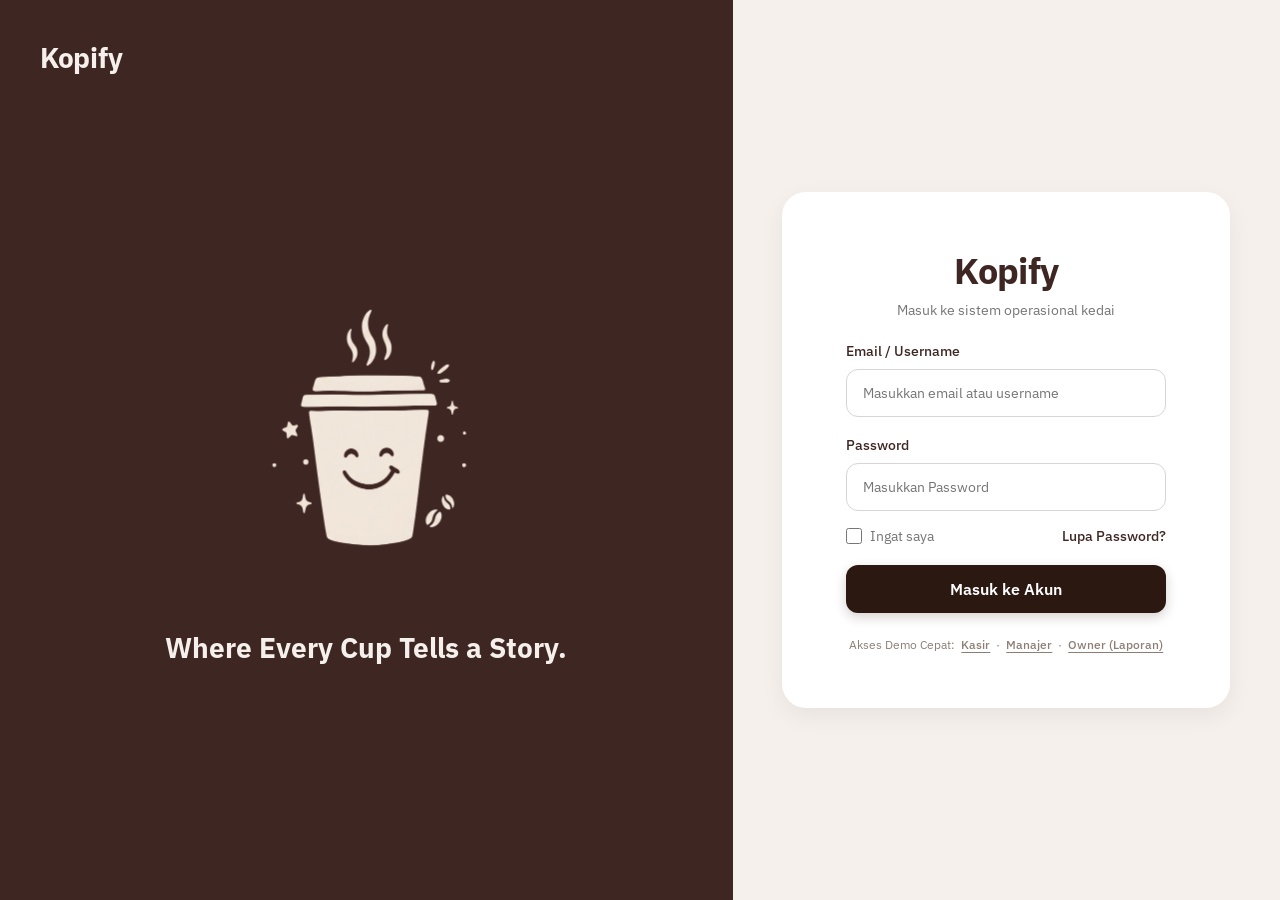
==== index.html @ 1334467f "feat: add collapsible order summary panel with close button, floating trigger, and topbar toggle" ====
<!DOCTYPE html>
<html lang="id">
<head>
  <meta charset="UTF-8">
  <meta name="viewport" content="width=device-width, initial-scale=1.0">
  <title>KOPIFY — POS Dashboard</title>
  <script>
    if (!sessionStorage.getItem('kopify_logged_in')) {
      window.location.replace('login.html');
    }
  </script>
  <link rel="icon" href="./assets/kopify-main-logo.png" type="image/png">

  <link rel="preconnect" href="https://fonts.googleapis.com">
  <link rel="preconnect" href="https://fonts.gstatic.com" crossorigin>
  <link href="https://fonts.googleapis.com/css2?family=IBM+Plex+Sans:wght@400;500;600;700;800&family=Playfair+Display:ital,wght@0,600;0,700;1,400&family=Plus+Jakarta+Sans:wght@400;500;600;700;800&display=swap" rel="stylesheet">

  <link rel="stylesheet" href="./assets/css/dashboard.css?v=8">
</head>
<body>
  <div class="pos-container">

    <main class="pos-main">

      <header class="pos-topbar">
        <div class="brand-section">
          <img src="./assets/kopify-mascot.svg" alt="Kopify Mascot" class="brand-mascot-img" width="36" height="36">
          <div class="brand-details">
            <span class="brand-name">Kopify</span>
            <span class="brand-subtitle">Kasir &amp; Operasional</span>
          </div>
        </div>

        <nav class="nav-pills" aria-label="Navigasi Utama">
          <a href="index.html" class="nav-pill active">Kasir</a>
          <a href="inventori.html" class="nav-pill">Inventori</a>
          <a href="bom.html" class="nav-pill">Komposisi Menu</a>
          <a href="laporan.html" class="nav-pill">Laporan</a>
        </nav>

        <div class="topbar-right">
          <div class="info-pill info-pill--datetime">
            <img src="./assets/icons/calendar.svg" alt="Calendar Icon" width="16" height="16">
            <span id="live-datetime">Memuat waktu...</span>
          </div>

          <div class="info-pill info-pill--user">
            <img src="./assets/icons/user.svg" alt="User Kasir Icon">
            <span>Kasir: Api Widi</span>
          </div>

          <div class="info-pill info-pill--warning">
            <img src="./assets/icons/alert-triangle.svg" alt="Alert Triangle Icon">
            <span>3 Stok Menipis</span>
          </div>

          <button type="button" class="info-pill info-pill--cart" id="topbar-cart-btn" aria-label="Buka/Tutup Keranjang" title="Keranjang Pesanan">
            <svg width="15" height="15" viewBox="0 0 24 24" fill="none" stroke="currentColor" stroke-width="2.2" stroke-linecap="round" stroke-linejoin="round">
              <circle cx="9" cy="21" r="1"></circle>
              <circle cx="20" cy="21" r="1"></circle>
              <path d="M1 1h4l2.68 13.39a2 2 0 0 0 2 1.61h9.72a2 2 0 0 0 2-1.61L23 6H6"></path>
            </svg>
            <span class="cart-pill-text">Pesanan</span>
            <span class="cart-pill-badge" id="topbar-cart-badge">2</span>
          </button>
        </div>
      </header>

      <nav class="category-filter-row" aria-label="Kategori Produk">
        <button class="category-pill active" data-category="all">
          <img src="./assets/icons/coffee-bean.svg" alt="Semua Menu Icon">
          <span>Semua Menu</span>
        </button>
        <button class="category-pill" data-category="coffee">
          <span>Coffee</span>
        </button>
        <button class="category-pill" data-category="pastry">
          <span>Pastry</span>
        </button>
        <button class="category-pill" data-category="snacks">
          <span>Snacks</span>
        </button>
      </nav>

      <section class="menu-area">

        <div class="menu-search-bar">
          <input 
            type="text" 
            class="search-input" 
            id="menu-search-input" 
            placeholder="Cari kopi atau cemilan..." 
            aria-label="Cari kopi atau cemilan"
          >
          <div class="search-icon-badge">
            <img src="./assets/icons/search.svg" alt="Search Icon">
          </div>
        </div>

        <div class="menu-grid-wrapper">
          <div class="menu-grid" id="product-grid-container">

            <article class="product-card" data-category="coffee" data-name="Americano" data-price="24000">
              <img src="./assets/images/products/americano.png" alt="Americano" class="product-image">
              <div class="product-info-stack">
                <h3 class="product-title">Americano</h3>
                <span class="product-stock">Stok: 1</span>
              </div>
              <div class="product-bottom-row">
                <span class="product-price">Rp 24.000</span>
                <button class="btn-add-product" aria-label="Tambah Americano ke Pesanan" data-id="americano">
                  <img src="./assets/icons/plus.svg" alt="Plus Icon">
                </button>
              </div>
            </article>

            <article class="product-card" data-category="pastry" data-name="Croissant" data-price="24000">
              <img src="./assets/images/products/croissant.jpg" alt="Croissant" class="product-image">
              <div class="product-info-stack">
                <h3 class="product-title">Croissant</h3>
                <span class="product-stock">Stok: 15</span>
              </div>
              <div class="product-bottom-row">
                <span class="product-price">Rp 24.000</span>
                <button class="btn-add-product" aria-label="Tambah Croissant ke Pesanan" data-id="croissant">
                  <img src="./assets/icons/plus.svg" alt="Plus Icon">
                </button>
              </div>
            </article>

            <article class="product-card" data-category="coffee" data-name="Butterscotch Sea Salt" data-price="31000">
              <img src="./assets/images/products/butterscotch.png" alt="Butterscotch Sea Salt" class="product-image">
              <div class="product-info-stack">
                <h3 class="product-title">Butterscotch Sea Salt</h3>
                <span class="product-stock">Stok: 2</span>
              </div>
              <div class="product-bottom-row">
                <span class="product-price">Rp 31.000</span>
                <button class="btn-add-product" aria-label="Tambah Butterscotch Sea Salt ke Pesanan" data-id="butterscotch">
                  <img src="./assets/icons/plus.svg" alt="Plus Icon">
                </button>
              </div>
            </article>

            <article class="product-card" data-category="coffee" data-name="Cappuccino" data-price="25000">
              <img src="./assets/images/products/cappuccino.jpg" alt="Cappuccino" class="product-image">
              <div class="product-info-stack">
                <h3 class="product-title">Cappuccino</h3>
                <span class="product-stock">Stok: 2</span>
              </div>
              <div class="product-bottom-row">
                <span class="product-price">Rp 25.000</span>
                <button class="btn-add-product" aria-label="Tambah Cappuccino ke Pesanan" data-id="cappuccino">
                  <img src="./assets/icons/plus.svg" alt="Plus Icon">
                </button>
              </div>
            </article>

            <article class="product-card" data-category="coffee" data-name="Vanilla Latte" data-price="26000">
              <img src="./assets/images/products/vanilla-latte.jpg" alt="Vanilla Latte" class="product-image">
              <div class="product-info-stack">
                <h3 class="product-title">Vanilla Latte</h3>
                <span class="product-stock">Stok: 15</span>
              </div>
              <div class="product-bottom-row">
                <span class="product-price">Rp 26.000</span>
                <button class="btn-add-product" aria-label="Tambah Vanilla Latte ke Pesanan" data-id="vanilla-latte">
                  <img src="./assets/icons/plus.svg" alt="Plus Icon">
                </button>
              </div>
            </article>

            <article class="product-card" data-category="snacks" data-name="French Fries" data-price="15000">
              <img src="./assets/images/products/french-fries.jpg" alt="French Fries" class="product-image">
              <div class="product-info-stack">
                <h3 class="product-title">French Fries</h3>
                <span class="product-stock">Stok: 8</span>
              </div>
              <div class="product-bottom-row">
                <span class="product-price">Rp 15.000</span>
                <button class="btn-add-product" aria-label="Tambah French Fries ke Pesanan" data-id="french-fries">
                  <img src="./assets/icons/plus.svg" alt="Plus Icon">
                </button>
              </div>
            </article>

            <article class="product-card" data-category="snacks" data-name="Chicken Wings" data-price="28000">
              <img src="./assets/images/products/chicken.jpg" alt="Chicken Wings" class="product-image">
              <div class="product-info-stack">
                <h3 class="product-title">Chicken Wings</h3>
                <span class="product-stock">Stok: 12</span>
              </div>
              <div class="product-bottom-row">
                <span class="product-price">Rp 28.000</span>
                <button class="btn-add-product" aria-label="Tambah Chicken Wings ke Pesanan" data-id="chicken-wings">
                  <img src="./assets/icons/plus.svg" alt="Plus Icon">
                </button>
              </div>
            </article>

            <article class="product-card" data-category="coffee" data-name="Americano" data-price="24000">
              <img src="./assets/images/products/americano.png" alt="Americano" class="product-image">
              <div class="product-info-stack">
                <h3 class="product-title">Americano</h3>
                <span class="product-stock">Stok: 1</span>
              </div>
              <div class="product-bottom-row">
                <span class="product-price">Rp 24.000</span>
                <button class="btn-add-product" aria-label="Tambah Americano ke Pesanan" data-id="americano-2">
                  <img src="./assets/icons/plus.svg" alt="Plus Icon">
                </button>
              </div>
            </article>

          </div>
        </div>

        <footer class="active-order-tracking">
          <button class="active-order-toggle" aria-label="Filter Pesanan Aktif">
            <span>Pesanan Aktif</span>
            <img src="./assets/icons/chevron-down.svg" alt="Chevron Down Icon">
          </button>

          <div class="order-status-viewport">

            <div class="order-status-card">
              <div class="order-status-card-top">
                <strong class="order-status-table">Meja 04</strong>
                <span class="order-status-type">Dine In</span>
              </div>
              <div class="order-status-card-bottom">
                <span class="order-status-badge">Dapur</span>
                <span class="order-status-time">10:00 AM</span>
              </div>
            </div>

            <div class="order-status-card">
              <div class="order-status-card-top">
                <strong class="order-status-table">Meja 03</strong>
                <span class="order-status-type">Take Away</span>
              </div>
              <div class="order-status-card-bottom">
                <span class="order-status-badge">Selesai</span>
                <span class="order-status-time">08:45 AM</span>
              </div>
            </div>

            <div class="order-status-card">
              <div class="order-status-card-top">
                <strong class="order-status-table">Meja 02</strong>
                <span class="order-status-type">Dine In</span>
              </div>
              <div class="order-status-card-bottom">
                <span class="order-status-badge">Antri</span>
                <span class="order-status-time">08:15 AM</span>
              </div>
            </div>

          </div>
        </footer>

      </section>
    </main>

    <aside class="order-summary-panel" id="order-summary-panel">

      <div class="order-summary-top">

        <div class="order-summary-header">
          <div class="order-summary-header-row">
            <div class="order-title-wrapper">
              <h2 class="order-summary-title">Pesanan #005</h2>
              <span class="order-badge-pill" id="order-badge-count">2 item</span>
            </div>
            <button type="button" class="btn-close-order" id="btn-close-order" aria-label="Tutup Ringkasan Pesanan" title="Tutup Pesanan">
              <svg width="18" height="18" viewBox="0 0 24 24" fill="none" stroke="currentColor" stroke-width="2.5" stroke-linecap="round" stroke-linejoin="round">
                <line x1="18" y1="6" x2="6" y2="18"></line>
                <line x1="6" y1="6" x2="18" y2="18"></line>
              </svg>
            </button>
          </div>

          <div class="order-dropdowns-row">
            <div class="custom-select-wrapper">
              <button class="custom-select-box" aria-label="Pilih Meja">
                <span>Meja 05</span>
                <img src="./assets/icons/chevron-down.svg" alt="Chevron Down Icon">
              </button>
            </div>
            <div class="custom-select-wrapper">
              <button class="custom-select-box" aria-label="Pilih Tipe Pesanan">
                <span>Dine In</span>
                <img src="./assets/icons/chevron-down.svg" alt="Chevron Down Icon">
              </button>
            </div>
          </div>
        </div>

        <div class="order-items-list" id="order-items-container">

          <div class="order-item-row" data-id="cappuccino-item" data-price="35000">
            <div class="order-item-info">
              <h4 class="order-item-title">Cappuccino</h4>
              <span class="order-item-subtitle">Hot • Medium</span>
            </div>
            <div class="quantity-stepper">
              <button class="stepper-btn stepper-btn--minus" aria-label="Kurangi kuantitas">−</button>
              <span class="stepper-value">1</span>
              <button class="stepper-btn stepper-btn--plus" aria-label="Tambah kuantitas">+</button>
            </div>
            <strong class="order-item-price">Rp 35.000</strong>
          </div>

          <div class="order-item-row" data-id="croissant-item" data-price="16600">
            <div class="order-item-info">
              <h4 class="order-item-title">Croissant</h4>
              <span class="order-item-subtitle">Butter • Plain</span>
            </div>
            <div class="quantity-stepper">
              <button class="stepper-btn stepper-btn--minus" aria-label="Kurangi kuantitas">−</button>
              <span class="stepper-value">2</span>
              <button class="stepper-btn stepper-btn--plus" aria-label="Tambah kuantitas">+</button>
            </div>
            <strong class="order-item-price">Rp 33.200</strong>
          </div>

        </div>

      </div>

      <div class="order-summary-bottom">

        <div class="order-divider"></div>

        <div class="order-summary-breakdown">
          <div class="summary-row">
            <span class="summary-label">Subtotal</span>
            <strong class="summary-value" id="order-subtotal">Rp 68.200</strong>
          </div>
          <div class="summary-row summary-row--total">
            <span class="total-label">TOTAL</span>
            <strong class="total-value" id="order-total">Rp 68.200</strong>
          </div>
        </div>

        <div class="order-summary-footer">
          <div class="payment-methods-row" role="radiogroup" aria-label="Metode Pembayaran">
            <button class="payment-btn payment-btn--qris" id="btn-pay-qris" role="radio" aria-checked="false">
              <img src="./assets/icons/qr-code.svg" alt="QRIS Icon">
              <span>QRIS</span>
            </button>
            <button class="payment-btn payment-btn--cash active" id="btn-pay-cash" role="radio" aria-checked="true">
              <img src="./assets/icons/wallet.svg" alt="Tunai Icon">
              <span>Tunai</span>
            </button>
          </div>

          <button class="btn-checkout-primary" id="btn-checkout">
            BAYAR SEKARANG
          </button>
        </div>

      </div>

    </aside>

    <!-- Floating Trigger to Reopen Order Summary when closed -->
    <button type="button" class="floating-order-trigger" id="floating-order-trigger" aria-label="Buka Ringkasan Pesanan" style="display: none;">
      <div class="floating-order-left">
        <div class="floating-cart-icon-box">
          <svg width="20" height="20" viewBox="0 0 24 24" fill="none" stroke="currentColor" stroke-width="2.2" stroke-linecap="round" stroke-linejoin="round">
            <circle cx="9" cy="21" r="1"></circle>
            <circle cx="20" cy="21" r="1"></circle>
            <path d="M1 1h4l2.68 13.39a2 2 0 0 0 2 1.61h9.72a2 2 0 0 0 2-1.61L23 6H6"></path>
          </svg>
          <span class="floating-cart-count" id="floating-cart-count">2</span>
        </div>
        <div class="floating-order-info">
          <span class="floating-order-title">Pesanan #005</span>
          <span class="floating-order-sub" id="floating-order-items-text">2 Menu Dipilih</span>
        </div>
      </div>
      <div class="floating-order-right">
        <strong class="floating-order-total" id="floating-order-total">Rp 68.200</strong>
        <span class="floating-order-cta">
          Buka Pesanan
          <svg width="16" height="16" viewBox="0 0 24 24" fill="none" stroke="currentColor" stroke-width="2.5" stroke-linecap="round" stroke-linejoin="round">
            <polyline points="9 18 15 12 9 6"></polyline>
          </svg>
        </span>
      </div>
    </button>

  </div>

  <div id="receiptModal" class="modal-overlay" role="dialog" aria-modal="true" aria-labelledby="receiptModalTitle">
    <div class="receipt-modal-wrapper">
      <article class="receipt-card">
        <header class="receipt-header">
          <h2 id="receiptModalTitle" class="receipt-logo">Kopify</h2>
        </header>

        <div class="receipt-divider"></div>

        <section class="receipt-meta">
          <div class="receipt-meta-row">
            <span class="meta-label">TRANSACTION</span>
            <strong class="meta-value">#005</strong>
          </div>
          <div class="receipt-meta-row">
            <span class="meta-label">DATE</span>
            <span class="meta-value" id="receipt-date">Sabtu, 17 Okt 2026</span>
          </div>
          <div class="receipt-meta-row">
            <span class="meta-label">ORDER TYPE</span>
            <span class="meta-value">Dine In – Meja 04</span>
          </div>
        </section>

        <div class="receipt-divider"></div>

        <section class="receipt-order-section">
          <div class="receipt-table-header">
            <span>ITEM</span>
            <span>TOTAL</span>
          </div>

          <div class="receipt-item">
            <div class="receipt-item-main">
              <span class="receipt-item-name">1x Cappuccino</span>
              <strong class="receipt-item-price">Rp 35.000</strong>
            </div>
            <span class="receipt-item-detail">Hot / Medium • Extra Foam, No Sugar</span>
          </div>

          <div class="receipt-item">
            <div class="receipt-item-main">
              <span class="receipt-item-name">2x Croissant</span>
              <strong class="receipt-item-price">Rp 33.200</strong>
            </div>
            <span class="receipt-item-detail">Butter / Original • Freshly Baked</span>
          </div>
        </section>

        <div class="receipt-divider"></div>

        <section class="receipt-summary">
          <div class="receipt-summary-row">
            <span>Subtotal</span>
            <span class="receipt-summary-num">Rp 68.200</span>
          </div>
          <div class="receipt-summary-row">
            <span>Pembayaran</span>
            <div class="receipt-qris-badge">
              <svg viewBox="0 0 24 24" width="12" height="12" fill="none" stroke="currentColor" stroke-width="2">
                <rect x="3" y="3" width="7" height="7"></rect>
                <rect x="14" y="3" width="7" height="7"></rect>
                <rect x="14" y="14" width="7" height="7"></rect>
                <rect x="3" y="14" width="7" height="7"></rect>
              </svg>
              <span>QRIS</span>
            </div>
          </div>
        </section>

        <section class="receipt-total-section">
          <div class="receipt-total-row">
            <strong class="receipt-total-label">TOTAL</strong>
            <strong class="receipt-total-val">Rp 68.200</strong>
          </div>
        </section>

        <div class="receipt-divider receipt-divider--thick"></div>

        <section class="receipt-promo-box">
          <div class="receipt-promo-container">
            <div class="receipt-wifi-block">
              <svg viewBox="0 0 24 24" width="14" height="14" fill="none" stroke="currentColor" stroke-width="2">
                <path d="M5 12.55a11 11 0 0 1 14.08 0"></path>
                <path d="M1.42 9a16 16 0 0 1 21.16 0"></path>
                <path d="M8.53 16.11a6 6 0 0 1 6.95 0"></path>
                <line x1="12" y1="20" x2="12.01" y2="20"></line>
              </svg>
              <div class="receipt-wifi-info">
                <span>SSID: Kopify_Free</span>
                <span>Pass: ngopi123</span>
              </div>
            </div>

            <div class="receipt-divider-inner"></div>

            <div class="receipt-coupon-block">
              <span class="receipt-coupon-title">NEXT VISIT COUPON</span>
              <div class="receipt-coupon-badge">
                <svg viewBox="0 0 24 24" width="13" height="13" fill="none" stroke="currentColor" stroke-width="2">
                  <path d="M20.59 13.41l-7.17 7.17a2 2 0 0 1-2.83 0L2 12V2h10l8.59 8.59a2 2 0 0 1 0 2.82z"></path>
                  <line x1="7" y1="7" x2="7.01" y2="7"></line>
                </svg>
                <div class="receipt-coupon-code">
                  <strong class="coupon-code-text">KOPIFY10</strong>
                  <span class="coupon-discount">10% OFF</span>
                </div>
              </div>
              <p class="receipt-coupon-desc">Valid for next visit. Cannot be combined with other promos.</p>
            </div>

            <div class="receipt-divider-inner"></div>

            <div class="receipt-instagram-block">
              <svg viewBox="0 0 24 24" width="13" height="13" fill="none" stroke="currentColor" stroke-width="2">
                <rect x="2" y="2" width="20" height="20" rx="5" ry="5"></rect>
                <path d="M16 11.37A4 4 0 1 1 12.63 8 4 4 0 0 1 16 11.37z"></path>
                <line x1="17.5" y1="6.5" x2="17.51" y2="6.5"></line>
              </svg>
              <span class="receipt-ig-handle">@kopify.id</span>
            </div>
          </div>
        </section>

        <footer class="receipt-footer">
          <p class="receipt-thank-you">Thank you for choosing Kopify!</p>
        </footer>
      </article>

      <div class="receipt-actions">
        <button type="button" class="btn-receipt-print" id="print-receipt-btn">
          <span>🖨️ Cetak Struk</span>
        </button>
        <button type="button" class="btn-receipt-close" id="close-receipt-btn">
          <span>Selesai &amp; Lanjut</span>
        </button>
      </div>
    </div>
  </div>

  <script src="./assets/js/dashboard.js?v=3"></script>
</body>
</html>
---- assets/css/dashboard.css ----
* {
  box-sizing: border-box;
  margin: 0;
  padding: 0;
}

:root {

  --font-family-base: 'IBM Plex Sans', 'Plus Jakarta Sans', -apple-system, BlinkMacSystemFont, "Segoe UI", Roboto, sans-serif;

  --color-bg-app: #F8F5F1;
  --color-surface-white: #FFFFFF;

  --color-brand-primary: #D48C46;
  --color-brand-accent: #C87D53;
  --color-brand-dark: #2C1A11;
  --color-brand-subtle: #FFF7ED;
  --color-brand-dark-brown: #3E2723;

  --color-text-main: #111827;
  --color-text-body: #2C1A11;
  --color-text-muted: #78716C;
  --color-text-subtle: #6B7280;
  --color-text-secondary: #57534E;

  --color-warning-bg: #FEF08A;
  --color-warning-text: #B45309;

  --color-pill-inactive: #F3EFEA;
  --color-card-btn-bg: #F8F5F0;
  --color-card-btn-hover: #ECE6DE;

  --color-border-light: #E5E7EB;
  --color-border-subtle: #E5E5E5;
  --color-border-panel: #D6D6D6;
  --color-border-toggle: rgba(214, 214, 214, 0.43);

  --shadow-header: 0px 4px 16px -2px rgba(43, 24, 16, 0.05);
  --shadow-card: 0 4px 16px -2px rgba(43, 24, 16, 0.05);
  --shadow-panel: -8px 0 24px rgba(43, 24, 16, 0.04);
  --shadow-hover: 0 8px 24px -4px rgba(43, 24, 16, 0.08);

  --radius-xs: 4px;
  --radius-sm: 8px;
  --radius-md: 10px;
  --radius-lg: 12px;
  --radius-xl: 16px;
  --radius-pill: 100px;
  --radius-cta: 28px;
}

body {
  font-family: var(--font-family-base);
  background-color: var(--color-bg-app);
  color: var(--color-text-body);
  height: 100vh;
  overflow: hidden;
  -webkit-font-smoothing: antialiased;
  -moz-osx-font-smoothing: grayscale;
}

.pos-container {
  display: flex;
  flex-direction: row;
  width: 100vw;
  height: 100vh;
  background-color: var(--color-bg-app);
  overflow: hidden;
}

.pos-main {
  flex: 1;
  display: flex;
  flex-direction: column;
  min-width: 0;
  height: 100vh;
  overflow: hidden;
}

.pos-topbar {
  height: 72px;
  background-color: var(--color-surface-white);
  border-bottom: 1px solid #EAE4DD;
  box-shadow: 0px 4px 12px 0px rgba(43, 24, 16, 0.04);
  padding: 0 32px;
  display: flex;
  flex-direction: row;
  justify-content: space-between;
  align-items: center;
  z-index: 10;
  flex-shrink: 0;
}

.brand-section {
  display: flex;
  flex-direction: row;
  align-items: center;
  gap: 12px;
}

.pos-topbar .brand-section img,
.brand-mascot-img {
  width: 36px;
  height: 36px;
  max-width: 36px;
  max-height: 36px;
  background-color: #2B1810;
  border-radius: var(--radius-sm);
  padding: 4px;
  object-fit: contain;
  display: block;
  flex-shrink: 0;
}

.brand-details {
  display: flex;
  flex-direction: column;
  gap: 2px;
}

.brand-name {
  font-size: 20px;
  font-weight: 700;
  line-height: 1.2;
  color: #2B1704;
  font-family: 'Plus Jakarta Sans', var(--font-family-base);
}

.brand-subtitle {
  font-size: 12px;
  font-weight: 500;
  color: #6B7280;
  line-height: 1.2;
}

.nav-pills {
  display: flex;
  align-items: center;
  gap: 8px;
  position: relative;
  z-index: 20;
  flex-shrink: 0;
}

.nav-pill {
  display: inline-flex;
  align-items: center;
  height: 36px;
  padding: 0 16px;
  border-radius: var(--radius-pill);
  font-size: 13px;
  font-weight: 600;
  text-decoration: none;
  color: #2B1810;
  background-color: #FFFFFF;
  border: none !important;
  box-shadow: 0 2px 8px rgba(43, 24, 16, 0.04);
  transition: all 0.2s ease;
  cursor: pointer;
  pointer-events: auto;
  user-select: none;
  position: relative;
  z-index: 25;
}

.nav-pill:hover {
  background-color: #F8F5F1;
  color: #2B1810;
  box-shadow: 0 4px 12px rgba(43, 24, 16, 0.08);
  transform: translateY(-1px);
}

.nav-pill.active {
  background-color: #2B1810;
  color: #FFFFFF;
  border: none !important;
  box-shadow: 0 4px 14px rgba(43, 24, 16, 0.22);
}

.topbar-right {
  display: flex;
  flex-direction: row;
  align-items: center;
  gap: 12px;
}

.info-pill {
  display: flex;
  flex-direction: row;
  align-items: center;
  gap: 8px;
  padding: 8px 16px 8px 12px;
  border-radius: var(--radius-pill);
  font-size: 13px;
  line-height: 1.26;
  border: none !important;
  box-shadow: 0 2px 8px rgba(43, 24, 16, 0.04);
}

.info-pill img {
  width: 16px;
  height: 16px;
  display: block;
}

.info-pill--datetime {
  background-color: #FFFFFF;
  border: none !important;
  box-shadow: 0 2px 8px rgba(43, 24, 16, 0.04);
  color: #2B1810;
  font-weight: 500;
  height: 36px;
}

.info-pill--user {
  background-color: #FFFFFF;
  border: none !important;
  box-shadow: 0 2px 8px rgba(43, 24, 16, 0.04);
  color: #2B1810;
  font-weight: 600;
  height: 36px;
}

.info-pill--warning {
  background-color: #2B1810;
  border: none !important;
  box-shadow: 0 4px 14px rgba(43, 24, 16, 0.22);
  color: #FFFFFF;
  font-weight: 700;
  height: 36px;
}

.category-filter-row {
  height: 56px;
  background-color: var(--color-surface-white);
  border-bottom: 1px solid var(--color-border-light);
  padding: 0 32px;
  display: flex;
  flex-direction: row;
  align-items: center;
  gap: 12px;
  flex-shrink: 0;
  overflow-x: auto;
}

.category-filter-row::-webkit-scrollbar {
  display: none;
}

.category-pill {
  display: flex;
  flex-direction: row;
  align-items: center;
  gap: 8px;
  padding: 10px 18px;
  border-radius: 24px;
  border: none;
  font-size: 14px;
  font-weight: 600;
  cursor: pointer;
  background-color: var(--color-pill-inactive);
  color: var(--color-brand-dark);
  transition: all 0.15s ease-in-out;
  white-space: nowrap;
}

.category-pill img {
  width: 13px;
  height: 13px;
  display: block;
}

.category-pill:hover {
  background-color: #EBE5DE;
}

.category-pill.active {
  background-color: var(--color-brand-primary);
  color: var(--color-surface-white);
  font-weight: 700;
}

.menu-area {
  flex: 1;
  display: flex;
  flex-direction: column;
  justify-content: space-between;
  padding: 16px 32px 0;
  min-height: 0;
  overflow-y: auto;
  scrollbar-width: thin;
  scrollbar-color: #8b7e77 transparent;
  scroll-behavior: smooth;
}

.menu-area::-webkit-scrollbar {
  width: 6px;
  height: 6px;
}
.menu-area::-webkit-scrollbar-track {
  background: transparent;
}
.menu-area::-webkit-scrollbar-thumb {
  background: #8b7e77;
  border-radius: 4px;
}
.menu-area::-webkit-scrollbar-thumb:hover {
  background: #432b27;
}

.menu-search-bar {
  height: 48px;
  background-color: var(--color-surface-white);
  border: none !important;
  box-shadow: 0 4px 16px -2px rgba(43, 24, 16, 0.05);
  border-radius: var(--radius-lg);
  padding: 0 16px;
  display: flex;
  flex-direction: row;
  justify-content: space-between;
  align-items: center;
  flex-shrink: 0;
  transition: box-shadow 0.2s ease-in-out;
}

.menu-search-bar:focus-within {
  box-shadow: 0 0 0 3px rgba(43, 24, 16, 0.08), 0 4px 16px -2px rgba(43, 24, 16, 0.06);
}

.search-input {
  flex: 1;
  border: none !important;
  outline: none !important;
  font-family: inherit;
  font-size: 14px;
  font-weight: 400;
  color: var(--color-text-main);
  background: transparent;
}

.search-input:focus {
  outline: none !important;
}

.search-input::placeholder {
  color: var(--color-text-muted);
}

.search-icon-badge {
  width: 32px;
  height: 32px;
  border-radius: 16px;
  background-color: var(--color-pill-inactive);
  display: flex;
  align-items: center;
  justify-content: center;
}

.search-icon-badge img {
  width: 14px;
  height: 14px;
  display: block;
}

.menu-grid-wrapper {
  flex: 1;
  overflow-y: auto;
  padding: 24px 0 16px;
  min-height: 0;
}

.menu-grid-wrapper::-webkit-scrollbar {
  width: 6px;
}
.menu-grid-wrapper::-webkit-scrollbar-track {
  background: transparent;
}
.menu-grid-wrapper::-webkit-scrollbar-thumb {
  background: #DDD5CB;
  border-radius: 4px;
}

.menu-grid {
  display: flex;
  flex-direction: row;
  flex-wrap: wrap;
  gap: 16px;
  align-items: flex-start;
}

.product-card,
.menu-card {
  width: 190px;
  height: 240px;
  background-color: var(--color-surface-white);
  border: none !important;
  box-shadow: 0 4px 16px -2px rgba(43, 24, 16, 0.05);
  border-radius: 16px;
  padding: 12px;
  display: flex;
  flex-direction: column;
  justify-content: space-between;
  transition: all 0.2s ease-in-out;
}

.product-card:hover,
.menu-card:hover {
  transform: translateY(-2px);
  box-shadow: 0 8px 24px -4px rgba(43, 24, 16, 0.08);
}

.product-image {
  width: 166px;
  height: 110px;
  border-radius: var(--radius-sm);
  object-fit: cover;
  background-color: #EFEBE5;
  display: block;
}

.product-info-stack {
  display: flex;
  flex-direction: column;
  gap: 4px;
}

.product-title {
  font-size: 14px;
  font-weight: 600;
  line-height: 1.26;
  color: var(--color-brand-dark);
  white-space: nowrap;
  overflow: hidden;
  text-overflow: ellipsis;
}

.product-stock {
  font-size: 12px;
  font-weight: 400;
  line-height: 1.26;
  color: var(--color-text-secondary);
}

.product-bottom-row {
  display: flex;
  flex-direction: row;
  justify-content: space-between;
  align-items: center;
}

.product-price {
  font-size: 15px;
  font-weight: 700;
  line-height: 1.26;
  color: var(--color-brand-accent);
}

.btn-add-product {
  width: 32px;
  height: 32px;
  border-radius: 16px;
  background-color: var(--color-card-btn-bg);
  border: none;
  cursor: pointer;
  display: flex;
  align-items: center;
  justify-content: center;
  transition: background-color 0.15s ease;
}

.btn-add-product:hover {
  background-color: var(--color-card-btn-hover);
}

.btn-add-product img {
  width: 16px;
  height: 16px;
  display: block;
}

.active-order-tracking {
  padding: 16px 0;
  border-top: 1px solid rgba(43, 24, 16, 0.04);
  display: flex;
  flex-direction: row;
  align-items: center;
  gap: 12px;
  flex-shrink: 0;
}

.active-order-toggle {
  display: flex;
  flex-direction: row;
  align-items: center;
  gap: 6px;
  padding: 8px 14px;
  border-radius: var(--radius-pill);
  background-color: var(--color-surface-white);
  border: none !important;
  box-shadow: 0 4px 16px -2px rgba(43, 24, 16, 0.05);
  cursor: pointer;
  font-size: 12px;
  font-weight: 600;
  color: var(--color-brand-dark);
  flex-shrink: 0;
  transition: all 0.2s ease-in-out;
}

.active-order-toggle:hover {
  transform: translateY(-1px);
  box-shadow: 0 6px 18px -2px rgba(43, 24, 16, 0.08);
}

.active-order-toggle img {
  width: 16px;
  height: 16px;
  display: block;
}

.order-status-viewport {
  display: flex;
  flex-direction: row;
  align-items: center;
  gap: 12px;
  overflow-x: auto;
  flex: 1;
}

.order-status-viewport::-webkit-scrollbar {
  height: 4px;
}
.order-status-viewport::-webkit-scrollbar-thumb {
  background: #E5E7EB;
  border-radius: 2px;
}

.order-status-card {
  width: 140px;
  padding: 12px;
  border-radius: 12px;
  background-color: var(--color-surface-white);
  border: none !important;
  box-shadow: 0 4px 16px -2px rgba(43, 24, 16, 0.05);
  display: flex;
  flex-direction: column;
  gap: 8px;
  flex-shrink: 0;
  transition: all 0.2s ease-in-out;
}

.order-status-card:hover {
  transform: translateY(-1px);
  box-shadow: 0 6px 18px -2px rgba(43, 24, 16, 0.08);
}

.order-status-card-top {
  display: flex;
  flex-direction: row;
  justify-content: space-between;
  align-items: center;
}

.order-status-table {
  font-size: 14px;
  font-weight: 700;
  color: var(--color-brand-dark);
}

.order-status-type {
  font-size: 12px;
  font-weight: 500;
  color: var(--color-text-muted);
}

.order-status-card-bottom {
  display: flex;
  flex-direction: row;
  justify-content: space-between;
  align-items: center;
  gap: 6px;
}

.order-status-badge {
  padding: 2px 6px;
  border-radius: var(--radius-xs);
  background-color: var(--color-brand-primary);
  color: var(--color-surface-white);
  font-size: 10px;
  font-weight: 700;
  line-height: 1.26;
  text-transform: capitalize;
}

.order-status-time {
  font-size: 12px;
  font-weight: 400;
  color: var(--color-text-muted);
}

.order-summary-panel {
  width: 380px;
  height: 100vh;
  background-color: var(--color-surface-white);
  border: none !important;
  border-left: none !important;
  box-shadow: -8px 0 24px rgba(43, 24, 16, 0.04);
  border-radius: var(--radius-xl) 0 0 var(--radius-xl);
  padding: 24px;
  display: flex;
  flex-direction: column;
  justify-content: space-between;
  flex-shrink: 0;
  z-index: 20;
  transition: opacity 0.25s ease, transform 0.25s ease;
}

.order-summary-panel.is-closed {
  display: none !important;
}

.order-summary-header {
  display: flex;
  flex-direction: column;
  gap: 16px;
  flex-shrink: 0;
}

.order-summary-header-row {
  display: flex;
  flex-direction: row;
  align-items: center;
  justify-content: space-between;
  width: 100%;
}

.order-title-wrapper {
  display: flex;
  flex-direction: row;
  align-items: center;
  gap: 10px;
}

.order-badge-pill {
  display: inline-flex;
  align-items: center;
  padding: 2px 10px;
  font-size: 12px;
  font-weight: 600;
  border-radius: var(--radius-pill);
  background-color: var(--color-brand-subtle);
  color: var(--color-brand-primary);
  border: 1px solid rgba(212, 140, 70, 0.25);
}

.btn-close-order {
  width: 34px;
  height: 34px;
  border-radius: 50%;
  background-color: #F5EFEB;
  border: 1px solid var(--color-border-subtle);
  display: flex;
  align-items: center;
  justify-content: center;
  color: var(--color-text-body);
  cursor: pointer;
  transition: all 0.2s ease;
  flex-shrink: 0;
}

.btn-close-order:hover {
  background-color: #E8DFD5;
  color: var(--color-brand-dark-brown);
  transform: scale(1.08);
}

.btn-close-order:active {
  transform: scale(0.95);
}

.order-summary-title {
  font-size: 20px;
  font-weight: 700;
  line-height: 1.26;
  color: var(--color-text-main);
}

.order-dropdowns-row {
  display: flex;
  flex-direction: row;
  gap: 12px;
}

.custom-select-wrapper {
  flex: 1;
  position: relative;
}

.custom-select-box {
  width: 100%;
  height: 40px;
  background-color: var(--color-surface-white);
  border: none !important;
  box-shadow: 0 2px 8px rgba(43, 24, 16, 0.05);
  border-radius: var(--radius-sm);
  padding: 0 12px;
  display: flex;
  flex-direction: row;
  justify-content: space-between;
  align-items: center;
  font-size: 14px;
  font-weight: 500;
  color: #374151;
  cursor: pointer;
  appearance: none;
  outline: none !important;
}

.custom-select-box img {
  width: 16px;
  height: 16px;
  display: block;
}

.order-items-list {
  flex: 1;
  overflow-y: auto;
  display: flex;
  flex-direction: column;
  gap: 16px;
  padding: 20px 0 16px;
  min-height: 0;
}

.order-items-list::-webkit-scrollbar {
  width: 4px;
}
.order-items-list::-webkit-scrollbar-thumb {
  background: var(--color-border-light);
  border-radius: 2px;
}

.order-item-row {
  display: flex;
  flex-direction: row;
  align-items: center;
  gap: 12px;
}

.order-item-info {
  flex: 1;
  display: flex;
  flex-direction: column;
  gap: 4px;
  min-width: 0;
}

.order-item-title {
  font-size: 14px;
  font-weight: 600;
  line-height: 1.26;
  color: var(--color-text-main);
}

.order-item-subtitle {
  font-size: 12px;
  font-weight: 400;
  line-height: 1.26;
  color: var(--color-text-subtle);
}

.quantity-stepper {
  height: 32px;
  border: none !important;
  box-shadow: 0 2px 6px rgba(43, 24, 16, 0.06);
  border-radius: var(--radius-sm);
  display: flex;
  flex-direction: row;
  align-items: center;
  flex-shrink: 0;
  background-color: var(--color-surface-white);
}

.stepper-btn {
  width: 28px;
  height: 30px;
  border: none;
  background: transparent;
  cursor: pointer;
  display: flex;
  align-items: center;
  justify-content: center;
  font-size: 18px;
  font-weight: 600;
  line-height: 1;
  color: var(--color-text-subtle);
  transition: color 0.15s ease;
}

.stepper-btn--plus {
  color: var(--color-text-main);
}

.stepper-btn:hover {
  background-color: #F9FAFB;
}

.stepper-value {
  width: 26px;
  text-align: center;
  font-size: 14px;
  font-weight: 600;
  color: var(--color-text-main);
}

.order-item-price {
  font-size: 14px;
  font-weight: 600;
  line-height: 1.21;
  color: var(--color-text-main);
  text-align: right;
  min-width: 78px;
  flex-shrink: 0;
}

.order-divider {
  width: 100%;
  height: 1px;
  border-top: 1px dashed var(--color-border-light);
  margin: 12px 0 16px;
  flex-shrink: 0;
}

.order-summary-breakdown {
  display: flex;
  flex-direction: column;
  gap: 12px;
  flex-shrink: 0;
}

.summary-row {
  display: flex;
  flex-direction: row;
  justify-content: space-between;
  align-items: center;
}

.summary-label {
  font-size: 14px;
  font-weight: 400;
  color: var(--color-text-subtle);
}

.summary-value {
  font-size: 14px;
  font-weight: 600;
  color: var(--color-text-main);
}

.summary-row--total {
  padding-top: 8px;
}

.total-label {
  font-size: 18px;
  font-weight: 700;
  color: var(--color-text-main);
  letter-spacing: -0.01em;
}

.total-value {
  font-size: 24px;
  font-weight: 800;
  color: var(--color-text-main);
  letter-spacing: -0.02em;
}

.order-summary-footer {
  display: flex;
  flex-direction: column;
  gap: 16px;
  margin-top: 20px;
  flex-shrink: 0;
}

.payment-methods-row {
  display: flex;
  flex-direction: row;
  gap: 12px;
  height: 44px;
}

.payment-btn {
  flex: 1;
  display: flex;
  flex-direction: row;
  justify-content: center;
  align-items: center;
  gap: 8px;
  border-radius: var(--radius-md);
  font-size: 14px;
  font-weight: 700;
  cursor: pointer;
  transition: all 0.15s ease-in-out;
}

.payment-btn img {
  width: 20px;
  height: 20px;
  display: block;
}

.payment-btn--qris {
  background-color: var(--color-brand-subtle);
  border: none !important;
  box-shadow: 0 2px 8px rgba(212, 140, 70, 0.15);
  color: var(--color-brand-primary);
}

.payment-btn--qris.active {
  background-color: var(--color-brand-subtle);
  border: none !important;
  box-shadow: 0 2px 10px rgba(212, 140, 70, 0.25);
  color: var(--color-brand-primary);
}

.payment-btn--cash {
  background-color: var(--color-brand-primary);
  border: none !important;
  box-shadow: 0 4px 12px rgba(212, 140, 70, 0.3);
  color: var(--color-surface-white);
}

.payment-btn--cash.active {
  background-color: var(--color-brand-primary);
  color: var(--color-surface-white);
  border: none !important;
  box-shadow: 0px 4px 14px rgba(212, 140, 70, 0.35);
}

.btn-checkout-primary {
  width: 100%;
  height: 48px;
  background-color: var(--color-brand-primary);
  border: none;
  border-radius: var(--radius-cta);
  color: var(--color-surface-white);
  font-size: 16px;
  font-weight: 700;
  letter-spacing: 0.04em;
  text-transform: uppercase;
  cursor: pointer;
  display: flex;
  justify-content: center;
  align-items: center;
  box-shadow: 0px 4px 12px rgba(212, 140, 70, 0.3);
  transition: background-color 0.15s ease, transform 0.1s ease, box-shadow 0.15s ease;
}

.btn-checkout-primary:hover {
  background-color: #C37B35;
  box-shadow: 0px 6px 16px rgba(212, 140, 70, 0.4);
}

.btn-checkout-primary:active {
  transform: scale(0.99);
}

/* Topbar Cart Pill Button */
.info-pill--cart {
  display: inline-flex;
  align-items: center;
  gap: 8px;
  background-color: var(--color-brand-subtle);
  border: 1px solid rgba(212, 140, 70, 0.28);
  color: var(--color-brand-dark-brown);
  cursor: pointer;
  padding: 6px 14px;
  border-radius: var(--radius-pill);
  font-family: inherit;
  font-size: 13px;
  font-weight: 600;
  transition: all 0.2s ease;
  white-space: nowrap;
}

.info-pill--cart:hover {
  background-color: #FEEED9;
  border-color: var(--color-brand-primary);
  transform: translateY(-1px);
  box-shadow: 0 2px 8px rgba(212, 140, 70, 0.18);
}

.cart-pill-badge {
  background-color: var(--color-brand-primary);
  color: #FFFFFF;
  font-size: 11px;
  font-weight: 700;
  padding: 1px 7px;
  border-radius: var(--radius-pill);
  min-width: 18px;
  text-align: center;
  line-height: 1.4;
}

/* Floating Order Trigger when Cart is Closed */
.floating-order-trigger {
  position: fixed;
  bottom: 24px;
  right: 24px;
  z-index: 100;
  display: flex;
  align-items: center;
  justify-content: space-between;
  gap: 20px;
  background: linear-gradient(135deg, #2C1A11 0%, #1A0F0A 100%);
  color: #FFFFFF;
  padding: 12px 20px;
  border-radius: var(--radius-pill);
  box-shadow: 0 10px 30px rgba(44, 26, 17, 0.35), 0 2px 8px rgba(0, 0, 0, 0.15);
  border: 1px solid rgba(255, 255, 255, 0.12);
  cursor: pointer;
  font-family: inherit;
  transition: transform 0.25s cubic-bezier(0.16, 1, 0.3, 1), box-shadow 0.25s ease;
  min-width: 320px;
}

.floating-order-trigger:hover {
  transform: translateY(-3px) scale(1.02);
  box-shadow: 0 14px 36px rgba(44, 26, 17, 0.45), 0 4px 12px rgba(0, 0, 0, 0.2);
}

.floating-order-trigger:active {
  transform: translateY(-1px) scale(0.99);
}

.floating-order-left {
  display: flex;
  align-items: center;
  gap: 12px;
}

.floating-cart-icon-box {
  position: relative;
  width: 38px;
  height: 38px;
  border-radius: 50%;
  background-color: rgba(255, 255, 255, 0.12);
  display: flex;
  align-items: center;
  justify-content: center;
  color: var(--color-brand-primary);
}

.floating-cart-count {
  position: absolute;
  top: -4px;
  right: -4px;
  background-color: var(--color-brand-primary);
  color: #FFFFFF;
  font-size: 11px;
  font-weight: 700;
  width: 18px;
  height: 18px;
  border-radius: 50%;
  display: flex;
  align-items: center;
  justify-content: center;
  border: 2px solid #2C1A11;
}

.floating-order-info {
  display: flex;
  flex-direction: column;
  text-align: left;
}

.floating-order-title {
  font-size: 14px;
  font-weight: 700;
  color: #FFFFFF;
  line-height: 1.2;
}

.floating-order-sub {
  font-size: 11px;
  color: #C7B8AF;
  line-height: 1.2;
}

.floating-order-right {
  display: flex;
  align-items: center;
  gap: 12px;
}

.floating-order-total {
  font-size: 15px;
  font-weight: 700;
  color: #F8C38C;
}

.floating-order-cta {
  display: inline-flex;
  align-items: center;
  gap: 6px;
  background-color: var(--color-brand-primary);
  color: #FFFFFF;
  font-size: 12px;
  font-weight: 600;
  padding: 6px 14px;
  border-radius: var(--radius-pill);
  transition: background-color 0.2s ease;
}

.floating-order-trigger:hover .floating-order-cta {
  background-color: #E09852;
}

@keyframes triggerBounceIn {
  0% { transform: translateY(24px) scale(0.95); opacity: 0; }
  60% { transform: translateY(-4px) scale(1.02); opacity: 1; }
  100% { transform: translateY(0) scale(1); opacity: 1; }
}

@keyframes triggerPulse {
  0% { transform: scale(1); }
  50% { transform: scale(1.06); }
  100% { transform: scale(1); }
}

.floating-order-trigger.bounce-in {
  animation: triggerBounceIn 0.35s cubic-bezier(0.16, 1, 0.3, 1) forwards;
}

.floating-order-trigger.pulse-anim {
  animation: triggerPulse 0.4s ease;
}

@media (max-width: 1200px) {
  .pos-container {
    overflow-y: auto;
  }
  .order-summary-panel {
    width: 340px;
    padding: 16px;
  }
}

/* ==========================================================================
   Responsive UI Breakdown Strategy: 1366px, 992px, 768px, and 480px / 425px
   ========================================================================== */

/* Laptop screens: hide date badge to prevent topbar right badge from overlapping nav pills */
@media (max-width: 1366px) {
  .info-pill--datetime {
    display: none !important;
  }
}

/* 3. Main Content Stacking (Menu vs Cart at max-width: 992px) */
@media (max-width: 992px) {
  body {
    height: auto !important;
    min-height: 100vh;
    overflow-x: hidden;
    overflow-y: auto !important;
  }

  .pos-container {
    flex-direction: column !important;
    height: auto !important;
    min-height: 100vh;
    overflow: visible !important;
    width: 100% !important;
  }

  .pos-main {
    flex: none !important;
    width: 100% !important;
    height: auto !important;
    overflow: visible !important;
  }

  .menu-area {
    flex: none !important;
    width: 100% !important;
    height: auto !important;
    overflow: visible !important;
    padding: 16px 24px 0 !important;
  }

  .menu-grid-wrapper {
    flex: none !important;
    width: 100% !important;
    height: auto !important;
    overflow: visible !important;
    padding: 16px 0 !important;
  }

  .menu-grid {
    display: grid !important;
    grid-template-columns: repeat(2, 1fr) !important;
    gap: 16px !important;
    width: 100% !important;
  }

  .product-card,
  .menu-card {
    width: 100% !important;
    height: auto !important;
    min-height: 220px !important;
    box-sizing: border-box;
  }

  /* The Right Order Panel drops below the product grid, taking 100% width */
  .order-summary-panel {
    width: 100% !important;
    height: auto !important;
    border-left: none !important;
    border-top: 1px solid var(--color-border-panel) !important;
    border-radius: var(--radius-xl) var(--radius-xl) 0 0 !important;
    box-shadow: 0 -4px 20px rgba(43, 24, 16, 0.05) !important;
    padding: 24px !important;
    overflow: visible !important;
    flex-shrink: 0 !important;
    margin-top: 16px;
  }

  .order-items-list {
    flex: none !important;
    height: auto !important;
    max-height: none !important;
    overflow: visible !important;
    padding: 16px 0 !important;
  }

  .floating-order-trigger {
    left: 16px !important;
    right: 16px !important;
    bottom: 16px !important;
    min-width: 0 !important;
    width: calc(100% - 32px) !important;
    padding: 10px 16px !important;
  }

  .floating-order-sub {
    display: none !important;
  }
}

/* 1. Top Navigation Bar Breakdown & 2. Swipeable Category Filters (max-width: 768px) */
@media (max-width: 768px) {
  /* 1.1 Hide the Date badge entirely on screens smaller than 768px */
  .info-pill--datetime {
    display: none !important;
  }

  /* 1.2 Align Logo to top-left, and User/Alert badges to top-right */
  .pos-topbar {
    display: flex !important;
    flex-direction: row !important;
    flex-wrap: wrap !important;
    justify-content: space-between !important;
    align-items: center !important;
    height: auto !important;
    padding: 12px 16px !important;
    gap: 12px !important;
  }

  .brand-section {
    order: 1 !important;
    margin-right: auto !important;
  }

  .topbar-right {
    order: 2 !important;
    display: flex !important;
    align-items: center !important;
    gap: 8px !important;
    margin-left: auto !important;
  }

  /* 1.3 Group navigation pills into a horizontally scrollable container with hidden scrollbar */
  .nav-pills {
    order: 3 !important;
    width: 100% !important;
    display: flex !important;
    overflow-x: auto !important;
    white-space: nowrap !important;
    flex-wrap: nowrap !important;
    gap: 8px !important;
    padding-bottom: 6px !important;
    padding-right: 32px !important;
    scrollbar-width: none !important; /* Firefox */
    -ms-overflow-style: none !important; /* IE/Edge */
    -webkit-overflow-scrolling: touch !important;
    justify-content: flex-start !important;
    position: relative !important;
    z-index: 30 !important;
  }

  .nav-pills::-webkit-scrollbar {
    display: none !important; /* Chrome, Safari, Opera */
  }

  .nav-pill {
    flex-shrink: 0 !important;
    white-space: nowrap !important;
    position: relative !important;
    z-index: 35 !important;
    cursor: pointer !important;
    pointer-events: auto !important;
    -webkit-tap-highlight-color: rgba(43, 24, 16, 0.1);
  }

  /* 2. Swipeable Category Filters */
  .category-filter-row {
    display: flex !important;
    overflow-x: auto !important;
    white-space: nowrap !important;
    flex-wrap: nowrap !important;
    -webkit-overflow-scrolling: touch !important;
    scrollbar-width: none !important;
    -ms-overflow-style: none !important;
    padding: 0 16px !important;
    gap: 8px !important;
    height: 52px !important;
    align-items: center !important;
  }

  .category-filter-row::-webkit-scrollbar {
    display: none !important;
  }

  .category-pill {
    flex-shrink: 0 !important;
    white-space: nowrap !important;
  }

  .menu-area {
    padding: 16px 16px 0 !important;
  }

  .menu-grid {
    grid-template-columns: repeat(2, 1fr) !important;
    gap: 12px !important;
  }

  .order-summary-panel {
    padding: 20px 16px !important;
  }
}

/* Polishing for small mobile screens (max-width: 480px / 425px) */
@media (max-width: 480px) {
  .pos-topbar {
    padding: 10px 12px !important;
    gap: 8px !important;
  }

  .brand-details .brand-name {
    font-size: 16px !important;
  }

  .brand-details .brand-subtitle {
    display: none !important;
  }

  .info-pill {
    font-size: 11px !important;
    padding: 4px 8px !important;
    height: 32px !important;
  }

  .info-pill--user span {
    max-width: 85px !important;
    overflow: hidden !important;
    text-overflow: ellipsis !important;
    white-space: nowrap !important;
  }

  .category-filter-row {
    padding: 0 12px !important;
    height: 48px !important;
  }

  .category-pill {
    padding: 6px 12px !important;
    font-size: 12px !important;
  }

  .menu-area {
    padding: 12px 12px 0 !important;
  }

  .menu-grid {
    grid-template-columns: repeat(2, 1fr) !important;
    gap: 8px !important;
  }

  .product-card,
  .menu-card {
    padding: 10px !important;
    min-height: 200px !important;
  }

  .product-image {
    height: 95px !important;
  }

  .product-title {
    font-size: 13px !important;
  }

  .product-price {
    font-size: 13px !important;
  }

  .btn-add-item {
    width: 28px !important;
    height: 28px !important;
  }

  .order-summary-panel {
    padding: 16px 12px !important;
  }

  .floating-order-trigger {
    left: 12px !important;
    right: 12px !important;
    bottom: 12px !important;
    width: calc(100% - 24px) !important;
    padding: 8px 12px !important;
    gap: 10px !important;
  }

  .floating-order-title {
    font-size: 13px !important;
  }

  .floating-order-total {
    font-size: 13px !important;
  }

  .floating-order-cta {
    padding: 5px 10px !important;
    font-size: 11px !important;
    gap: 4px !important;
  }

  .info-pill--cart .cart-pill-text {
    display: none !important;
  }

  .info-pill--cart {
    padding: 6px 10px !important;
  }
}

.modal-overlay {
  position: fixed;
  inset: 0;
  background: rgba(0, 0, 0, 0.6);
  display: none;
  align-items: center;
  justify-content: center;
  z-index: 999;
  backdrop-filter: blur(2px);
  padding: 16px;
  overflow-y: auto;
}

.modal-overlay.show {
  display: flex;
}

.receipt-modal-wrapper {
  display: flex;
  flex-direction: column;
  align-items: center;
  gap: 16px;
  max-height: 94vh;
  margin: auto;
}

.receipt-card {
  width: 340px;
  background-color: #FDFBF7;
  padding: 24px 20px;
  border-radius: 6px;
  box-shadow: 0 16px 36px rgba(43, 24, 16, 0.22), 0 4px 12px rgba(43, 24, 16, 0.08);
  color: #2B1810;
  font-family: 'IBM Plex Sans', -apple-system, sans-serif;
  display: flex;
  flex-direction: column;
  position: relative;
  overflow: hidden;
}

.receipt-header {
  display: flex;
  flex-direction: column;
  align-items: center;
  padding-bottom: 16px;
}

.receipt-logo {
  font-family: 'Playfair Display', Georgia, serif;
  font-size: 26px;
  font-weight: 700;
  color: #2B1810;
  letter-spacing: 0.02em;
  text-align: center;
}

.receipt-divider {
  width: 100%;
  border-bottom: 1px dashed #C4BDB4;
}

.receipt-divider--thick {
  border-bottom: 1px dashed #2B1810;
}

.receipt-meta {
  display: flex;
  flex-direction: column;
  gap: 6px;
  padding: 14px 0;
  font-size: 10px;
  line-height: 1.3;
}

.receipt-meta-row {
  display: flex;
  justify-content: space-between;
  align-items: center;
}

.meta-label {
  color: #7A6E65;
  text-transform: uppercase;
  font-weight: 500;
  letter-spacing: 0.04em;
}

.meta-value {
  color: #2B1810;
  font-weight: 600;
}

.receipt-order-section {
  display: flex;
  flex-direction: column;
  gap: 10px;
  padding: 14px 0;
}

.receipt-table-header {
  display: flex;
  justify-content: space-between;
  font-size: 10px;
  font-weight: 700;
  color: #7A6E65;
  letter-spacing: 0.05em;
  text-transform: uppercase;
  padding-bottom: 2px;
}

.receipt-item {
  display: flex;
  flex-direction: column;
  gap: 2px;
}

.receipt-item-main {
  display: flex;
  justify-content: space-between;
  font-size: 11px;
}

.receipt-item-name {
  font-weight: 500;
  color: #2B1810;
}

.receipt-item-price {
  font-weight: 700;
  color: #2B1810;
}

.receipt-item-detail {
  font-size: 10px;
  color: #7A6E65;
  line-height: 1.3;
}

.receipt-summary {
  display: flex;
  flex-direction: column;
  gap: 8px;
  padding: 14px 0 8px;
  font-size: 11px;
}

.receipt-summary-row {
  display: flex;
  justify-content: space-between;
  align-items: center;
  color: #7A6E65;
}

.receipt-summary-num {
  color: #2B1810;
  font-weight: 600;
}

.receipt-qris-badge {
  display: inline-flex;
  align-items: center;
  gap: 4px;
  background-color: #2B1810;
  color: #FFFFFF;
  padding: 2px 8px;
  border-radius: 4px;
  font-size: 10px;
  font-weight: 700;
  letter-spacing: 0.04em;
}

.receipt-total-section {
  padding: 10px 0;
}

.receipt-total-row {
  display: flex;
  justify-content: space-between;
  align-items: center;
}

.receipt-total-label {
  font-size: 18px;
  font-weight: 700;
  color: #2B1810;
  letter-spacing: 0.02em;
}

.receipt-total-val {
  font-size: 20px;
  font-weight: 700;
  color: #2B1810;
}

.receipt-promo-box {
  padding: 14px 0 0;
}

.receipt-promo-container {
  border: 1px dashed #C4BDB4;
  border-radius: 4px;
  overflow: hidden;
  display: flex;
  flex-direction: column;
}

.receipt-wifi-block {
  background-color: #F5F0E8;
  padding: 10px 14px;
  display: flex;
  align-items: center;
  justify-content: center;
  gap: 10px;
  color: #7A6E65;
  font-size: 10px;
}

.receipt-wifi-info {
  display: flex;
  flex-direction: column;
  gap: 1px;
  font-weight: 500;
}

.receipt-divider-inner {
  border-bottom: 1px dashed #C4BDB4;
}

.receipt-coupon-block {
  padding: 12px 14px;
  display: flex;
  flex-direction: column;
  align-items: center;
  gap: 8px;
}

.receipt-coupon-title {
  font-size: 10px;
  font-weight: 700;
  color: #7A6E65;
  letter-spacing: 0.05em;
  text-transform: uppercase;
}

.receipt-coupon-badge {
  background-color: #2B1810;
  color: #FFFFFF;
  width: 100%;
  padding: 8px 12px;
  border-radius: 6px;
  display: flex;
  align-items: center;
  justify-content: center;
  gap: 8px;
}

.receipt-coupon-code {
  display: flex;
  flex-direction: column;
  align-items: center;
  gap: 1px;
}

.coupon-code-text {
  font-size: 12px;
  font-weight: 700;
  letter-spacing: 0.08em;
}

.coupon-discount {
  font-size: 10px;
  font-weight: 700;
  opacity: 0.9;
}

.receipt-coupon-desc {
  font-size: 9px;
  color: #7A6E65;
  text-align: center;
  line-height: 1.3;
}

.receipt-instagram-block {
  padding: 10px 14px;
  display: flex;
  align-items: center;
  justify-content: center;
  gap: 6px;
  color: #2B1810;
  font-size: 10px;
  font-weight: 700;
}

.receipt-footer {
  padding-top: 18px;
  text-align: center;
}

.receipt-thank-you {
  font-family: 'Playfair Display', Georgia, serif;
  font-size: 13px;
  font-style: italic;
  color: #7A6E65;
}

.receipt-actions {
  display: flex;
  align-items: center;
  gap: 12px;
  width: 340px;
}

.btn-receipt-print {
  flex: 1;
  height: 44px;
  background-color: #2B1810;
  color: #FFFFFF;
  border: none;
  border-radius: var(--radius-sm);
  font-family: inherit;
  font-size: 13px;
  font-weight: 600;
  cursor: pointer;
  display: flex;
  align-items: center;
  justify-content: center;
  gap: 6px;
  transition: opacity 0.2s ease, transform 0.1s ease;
}

.btn-receipt-print:hover {
  opacity: 0.92;
  transform: translateY(-1px);
}

.btn-receipt-close {
  flex: 1;
  height: 44px;
  background-color: transparent;
  color: #2B1810;
  border: 1.5px solid #2B1810;
  border-radius: var(--radius-sm);
  font-family: inherit;
  font-size: 13px;
  font-weight: 600;
  cursor: pointer;
  display: flex;
  align-items: center;
  justify-content: center;
  transition: background-color 0.2s ease, color 0.2s ease;
}

.btn-receipt-close:hover {
  background-color: #2B1810;
  color: #FFFFFF;
}

@media print {
  body * {
    visibility: hidden;
  }
  #receiptModal, #receiptModal * {
    visibility: visible;
  }
  #receiptModal {
    position: static;
    background: transparent;
    padding: 0;
    display: block;
  }
  .receipt-actions {
    display: none !important;
  }
  .receipt-card {
    box-shadow: none;
    border: 1px solid #C4BDB4;
    margin: 0 auto;
  }
}
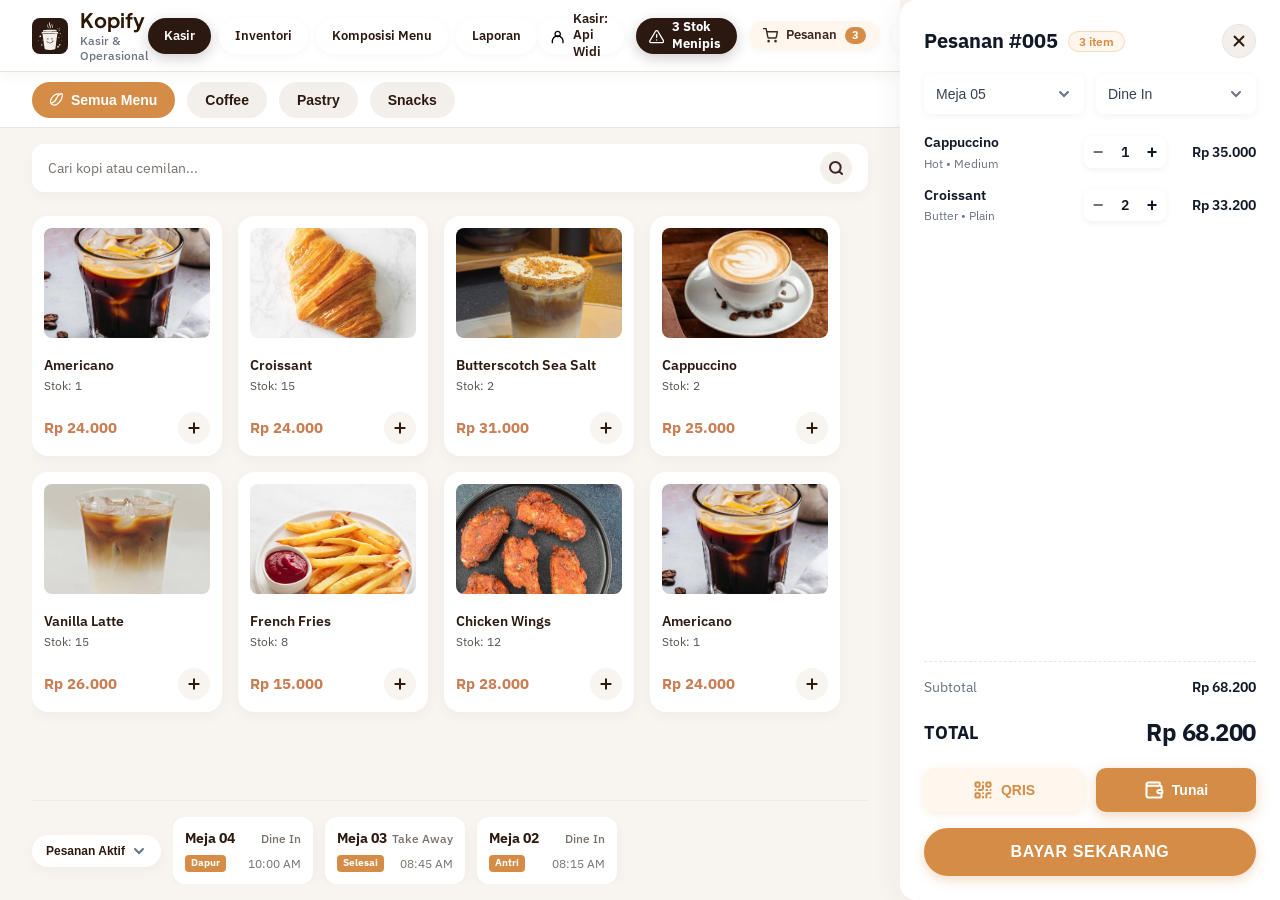
==== commit b3acc1de: "feat(milestone-2): remove auth guards and enforce zero comments policy" ====
--- a/index.html
+++ b/index.html
@@ -4,23 +4,19 @@
   <meta charset="UTF-8">
   <meta name="viewport" content="width=device-width, initial-scale=1.0">
   <title>KOPIFY — POS Dashboard</title>
-  <script>
-    if (!sessionStorage.getItem('kopify_logged_in')) {
-      window.location.replace('login.html');
-    }
-  </script>
   <link rel="icon" href="./assets/kopify-main-logo.png" type="image/png">
 
   <link rel="preconnect" href="https://fonts.googleapis.com">
   <link rel="preconnect" href="https://fonts.gstatic.com" crossorigin>
   <link href="https://fonts.googleapis.com/css2?family=IBM+Plex+Sans:wght@400;500;600;700;800&family=Playfair+Display:ital,wght@0,600;0,700;1,400&family=Plus+Jakarta+Sans:wght@400;500;600;700;800&display=swap" rel="stylesheet">
 
-  <link rel="stylesheet" href="./assets/css/dashboard.css?v=8">
+  <link rel="stylesheet" href="./assets/css/dashboard.css?v=9">
 </head>
 <body>
   <div class="pos-container">
 
     <main class="pos-main">
+      <h1 class="sr-only">Kasir Kopify</h1>
 
       <header class="pos-topbar">
         <div class="brand-section">
@@ -63,21 +59,25 @@
             <span class="cart-pill-text">Pesanan</span>
             <span class="cart-pill-badge" id="topbar-cart-badge">2</span>
           </button>
+
+          <a href="login.html" class="btn-logout" aria-label="Logout" title="Logout" onclick="sessionStorage.removeItem('kopify_logged_in');">
+            <img src="./assets/icons/logout-inventory.svg" alt="Logout Icon" width="18" height="18">
+          </a>
         </div>
       </header>
 
       <nav class="category-filter-row" aria-label="Kategori Produk">
-        <button class="category-pill active" data-category="all">
+        <button type="button" class="category-pill active" data-category="all">
           <img src="./assets/icons/coffee-bean.svg" alt="Semua Menu Icon">
           <span>Semua Menu</span>
         </button>
-        <button class="category-pill" data-category="coffee">
+        <button type="button" class="category-pill" data-category="coffee">
           <span>Coffee</span>
         </button>
-        <button class="category-pill" data-category="pastry">
+        <button type="button" class="category-pill" data-category="pastry">
           <span>Pastry</span>
         </button>
-        <button class="category-pill" data-category="snacks">
+        <button type="button" class="category-pill" data-category="snacks">
           <span>Snacks</span>
         </button>
       </nav>
@@ -108,7 +108,7 @@
               </div>
               <div class="product-bottom-row">
                 <span class="product-price">Rp 24.000</span>
-                <button class="btn-add-product" aria-label="Tambah Americano ke Pesanan" data-id="americano">
+                <button type="button" class="btn-add-product" aria-label="Tambah Americano ke Pesanan" data-id="americano">
                   <img src="./assets/icons/plus.svg" alt="Plus Icon">
                 </button>
               </div>
@@ -122,7 +122,7 @@
               </div>
               <div class="product-bottom-row">
                 <span class="product-price">Rp 24.000</span>
-                <button class="btn-add-product" aria-label="Tambah Croissant ke Pesanan" data-id="croissant">
+                <button type="button" class="btn-add-product" aria-label="Tambah Croissant ke Pesanan" data-id="croissant">
                   <img src="./assets/icons/plus.svg" alt="Plus Icon">
                 </button>
               </div>
@@ -136,7 +136,7 @@
               </div>
               <div class="product-bottom-row">
                 <span class="product-price">Rp 31.000</span>
-                <button class="btn-add-product" aria-label="Tambah Butterscotch Sea Salt ke Pesanan" data-id="butterscotch">
+                <button type="button" class="btn-add-product" aria-label="Tambah Butterscotch Sea Salt ke Pesanan" data-id="butterscotch">
                   <img src="./assets/icons/plus.svg" alt="Plus Icon">
                 </button>
               </div>
@@ -150,7 +150,7 @@
               </div>
               <div class="product-bottom-row">
                 <span class="product-price">Rp 25.000</span>
-                <button class="btn-add-product" aria-label="Tambah Cappuccino ke Pesanan" data-id="cappuccino">
+                <button type="button" class="btn-add-product" aria-label="Tambah Cappuccino ke Pesanan" data-id="cappuccino">
                   <img src="./assets/icons/plus.svg" alt="Plus Icon">
                 </button>
               </div>
@@ -164,7 +164,7 @@
               </div>
               <div class="product-bottom-row">
                 <span class="product-price">Rp 26.000</span>
-                <button class="btn-add-product" aria-label="Tambah Vanilla Latte ke Pesanan" data-id="vanilla-latte">
+                <button type="button" class="btn-add-product" aria-label="Tambah Vanilla Latte ke Pesanan" data-id="vanilla-latte">
                   <img src="./assets/icons/plus.svg" alt="Plus Icon">
                 </button>
               </div>
@@ -178,7 +178,7 @@
               </div>
               <div class="product-bottom-row">
                 <span class="product-price">Rp 15.000</span>
-                <button class="btn-add-product" aria-label="Tambah French Fries ke Pesanan" data-id="french-fries">
+                <button type="button" class="btn-add-product" aria-label="Tambah French Fries ke Pesanan" data-id="french-fries">
                   <img src="./assets/icons/plus.svg" alt="Plus Icon">
                 </button>
               </div>
@@ -192,7 +192,7 @@
               </div>
               <div class="product-bottom-row">
                 <span class="product-price">Rp 28.000</span>
-                <button class="btn-add-product" aria-label="Tambah Chicken Wings ke Pesanan" data-id="chicken-wings">
+                <button type="button" class="btn-add-product" aria-label="Tambah Chicken Wings ke Pesanan" data-id="chicken-wings">
                   <img src="./assets/icons/plus.svg" alt="Plus Icon">
                 </button>
               </div>
@@ -206,7 +206,7 @@
               </div>
               <div class="product-bottom-row">
                 <span class="product-price">Rp 24.000</span>
-                <button class="btn-add-product" aria-label="Tambah Americano ke Pesanan" data-id="americano-2">
+                <button type="button" class="btn-add-product" aria-label="Tambah Americano ke Pesanan" data-id="americano-2">
                   <img src="./assets/icons/plus.svg" alt="Plus Icon">
                 </button>
               </div>
@@ -216,7 +216,7 @@
         </div>
 
         <footer class="active-order-tracking">
-          <button class="active-order-toggle" aria-label="Filter Pesanan Aktif">
+          <button type="button" class="active-order-toggle" aria-label="Filter Pesanan Aktif">
             <span>Pesanan Aktif</span>
             <img src="./assets/icons/chevron-down.svg" alt="Chevron Down Icon">
           </button>
@@ -282,13 +282,13 @@
 
           <div class="order-dropdowns-row">
             <div class="custom-select-wrapper">
-              <button class="custom-select-box" aria-label="Pilih Meja">
+              <button type="button" class="custom-select-box" aria-label="Pilih Meja">
                 <span>Meja 05</span>
                 <img src="./assets/icons/chevron-down.svg" alt="Chevron Down Icon">
               </button>
             </div>
             <div class="custom-select-wrapper">
-              <button class="custom-select-box" aria-label="Pilih Tipe Pesanan">
+              <button type="button" class="custom-select-box" aria-label="Pilih Tipe Pesanan">
                 <span>Dine In</span>
                 <img src="./assets/icons/chevron-down.svg" alt="Chevron Down Icon">
               </button>
@@ -304,9 +304,9 @@
               <span class="order-item-subtitle">Hot • Medium</span>
             </div>
             <div class="quantity-stepper">
-              <button class="stepper-btn stepper-btn--minus" aria-label="Kurangi kuantitas">−</button>
+              <button type="button" class="stepper-btn stepper-btn--minus" aria-label="Kurangi kuantitas">−</button>
               <span class="stepper-value">1</span>
-              <button class="stepper-btn stepper-btn--plus" aria-label="Tambah kuantitas">+</button>
+              <button type="button" class="stepper-btn stepper-btn--plus" aria-label="Tambah kuantitas">+</button>
             </div>
             <strong class="order-item-price">Rp 35.000</strong>
           </div>
@@ -317,9 +317,9 @@
               <span class="order-item-subtitle">Butter • Plain</span>
             </div>
             <div class="quantity-stepper">
-              <button class="stepper-btn stepper-btn--minus" aria-label="Kurangi kuantitas">−</button>
+              <button type="button" class="stepper-btn stepper-btn--minus" aria-label="Kurangi kuantitas">−</button>
               <span class="stepper-value">2</span>
-              <button class="stepper-btn stepper-btn--plus" aria-label="Tambah kuantitas">+</button>
+              <button type="button" class="stepper-btn stepper-btn--plus" aria-label="Tambah kuantitas">+</button>
             </div>
             <strong class="order-item-price">Rp 33.200</strong>
           </div>
@@ -345,17 +345,17 @@
 
         <div class="order-summary-footer">
           <div class="payment-methods-row" role="radiogroup" aria-label="Metode Pembayaran">
-            <button class="payment-btn payment-btn--qris" id="btn-pay-qris" role="radio" aria-checked="false">
+            <button type="button" class="payment-btn payment-btn--qris" id="btn-pay-qris" role="radio" aria-checked="false">
               <img src="./assets/icons/qr-code.svg" alt="QRIS Icon">
               <span>QRIS</span>
             </button>
-            <button class="payment-btn payment-btn--cash active" id="btn-pay-cash" role="radio" aria-checked="true">
+            <button type="button" class="payment-btn payment-btn--cash active" id="btn-pay-cash" role="radio" aria-checked="true">
               <img src="./assets/icons/wallet.svg" alt="Tunai Icon">
               <span>Tunai</span>
             </button>
           </div>
 
-          <button class="btn-checkout-primary" id="btn-checkout">
+          <button type="button" class="btn-checkout-primary" id="btn-checkout">
             BAYAR SEKARANG
           </button>
         </div>
@@ -364,7 +364,6 @@
 
     </aside>
 
-    <!-- Floating Trigger to Reopen Order Summary when closed -->
     <button type="button" class="floating-order-trigger" id="floating-order-trigger" aria-label="Buka Ringkasan Pesanan" style="display: none;">
       <div class="floating-order-left">
         <div class="floating-cart-icon-box">
@@ -533,6 +532,6 @@
     </div>
   </div>
 
-  <script src="./assets/js/dashboard.js?v=3"></script>
+  <script src="./assets/js/dashboard.js?v=4"></script>
 </body>
 </html>
--- a/assets/css/dashboard.css
+++ b/assets/css/dashboard.css
@@ -66,6 +66,18 @@
   height: 100vh;
   background-color: var(--color-bg-app);
   overflow: hidden;
+}
+
+.sr-only {
+  position: absolute;
+  width: 1px;
+  height: 1px;
+  padding: 0;
+  margin: -1px;
+  overflow: hidden;
+  clip: rect(0, 0, 0, 0);
+  white-space: nowrap;
+  border: 0;
 }
 
 .pos-main {
@@ -230,6 +242,34 @@
   height: 36px;
 }
 
+.btn-logout {
+  width: 36px;
+  height: 36px;
+  display: inline-flex;
+  align-items: center;
+  justify-content: center;
+  background-color: #FFFFFF;
+  border: none !important;
+  border-radius: var(--radius-pill);
+  box-shadow: 0 2px 8px rgba(43, 24, 16, 0.04);
+  color: #2B1810;
+  text-decoration: none;
+  transition: all 0.2s ease;
+  flex-shrink: 0;
+}
+
+.btn-logout:hover {
+  background-color: var(--color-pill-inactive);
+  transform: translateY(-1px);
+  box-shadow: 0 4px 12px rgba(43, 24, 16, 0.08);
+}
+
+.btn-logout img {
+  width: 18px;
+  height: 18px;
+  display: block;
+}
+
 .category-filter-row {
   height: 56px;
   background-color: var(--color-surface-white);
@@ -965,7 +1005,6 @@
   transform: scale(0.99);
 }
 
-/* Topbar Cart Pill Button */
 .info-pill--cart {
   display: inline-flex;
   align-items: center;
@@ -1002,7 +1041,6 @@
   line-height: 1.4;
 }
 
-/* Floating Order Trigger when Cart is Closed */
 .floating-order-trigger {
   position: fixed;
   bottom: 24px;
@@ -1146,18 +1184,12 @@
   }
 }
 
-/* ==========================================================================
-   Responsive UI Breakdown Strategy: 1366px, 992px, 768px, and 480px / 425px
-   ========================================================================== */
-
-/* Laptop screens: hide date badge to prevent topbar right badge from overlapping nav pills */
 @media (max-width: 1366px) {
   .info-pill--datetime {
     display: none !important;
   }
 }
 
-/* 3. Main Content Stacking (Menu vs Cart at max-width: 992px) */
 @media (max-width: 992px) {
   body {
     height: auto !important;
@@ -1212,7 +1244,6 @@
     box-sizing: border-box;
   }
 
-  /* The Right Order Panel drops below the product grid, taking 100% width */
   .order-summary-panel {
     width: 100% !important;
     height: auto !important;
@@ -1248,14 +1279,11 @@
   }
 }
 
-/* 1. Top Navigation Bar Breakdown & 2. Swipeable Category Filters (max-width: 768px) */
 @media (max-width: 768px) {
-  /* 1.1 Hide the Date badge entirely on screens smaller than 768px */
   .info-pill--datetime {
     display: none !important;
   }
 
-  /* 1.2 Align Logo to top-left, and User/Alert badges to top-right */
   .pos-topbar {
     display: flex !important;
     flex-direction: row !important;
@@ -1280,7 +1308,6 @@
     margin-left: auto !important;
   }
 
-  /* 1.3 Group navigation pills into a horizontally scrollable container with hidden scrollbar */
   .nav-pills {
     order: 3 !important;
     width: 100% !important;
@@ -1291,8 +1318,8 @@
     gap: 8px !important;
     padding-bottom: 6px !important;
     padding-right: 32px !important;
-    scrollbar-width: none !important; /* Firefox */
-    -ms-overflow-style: none !important; /* IE/Edge */
+    scrollbar-width: none !important;
+    -ms-overflow-style: none !important;
     -webkit-overflow-scrolling: touch !important;
     justify-content: flex-start !important;
     position: relative !important;
@@ -1300,7 +1327,7 @@
   }
 
   .nav-pills::-webkit-scrollbar {
-    display: none !important; /* Chrome, Safari, Opera */
+    display: none !important;
   }
 
   .nav-pill {
@@ -1313,7 +1340,6 @@
     -webkit-tap-highlight-color: rgba(43, 24, 16, 0.1);
   }
 
-  /* 2. Swipeable Category Filters */
   .category-filter-row {
     display: flex !important;
     overflow-x: auto !important;
@@ -1351,7 +1377,6 @@
   }
 }
 
-/* Polishing for small mobile screens (max-width: 480px / 425px) */
 @media (max-width: 480px) {
   .pos-topbar {
     padding: 10px 12px !important;
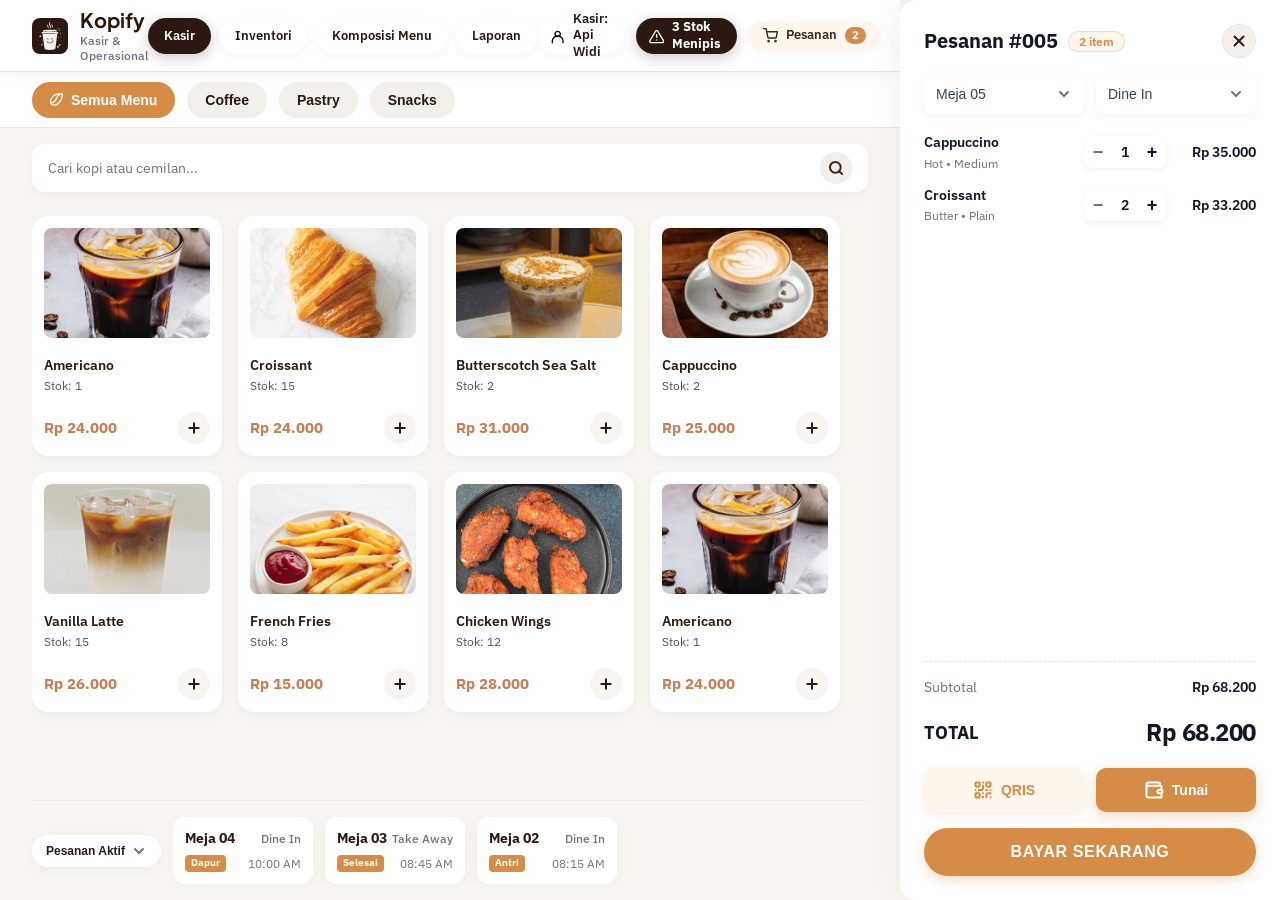
==== commit 924c45e5: "feat(responsive): implement hamburger menu and fix mobile overflow" ====
--- a/index.html
+++ b/index.html
@@ -63,6 +63,19 @@
           <a href="login.html" class="btn-logout" aria-label="Logout" title="Logout" onclick="sessionStorage.removeItem('kopify_logged_in');">
             <img src="./assets/icons/logout-inventory.svg" alt="Logout Icon" width="18" height="18">
           </a>
+
+          <button type="button" class="btn-hamburger" id="btn-hamburger" aria-label="Toggle menu navigasi" aria-expanded="false" aria-controls="mobile-nav-drawer">
+            <img src="./assets/icons/menu-burger.svg" alt="" width="20" height="20">
+          </button>
+        </div>
+
+        <div class="mobile-nav-drawer" id="mobile-nav-drawer">
+          <nav class="mobile-nav-menu" aria-label="Menu Navigasi Mobile">
+            <a href="index.html" class="mobile-nav-link active">Kasir</a>
+            <a href="inventori.html" class="mobile-nav-link">Inventori</a>
+            <a href="bom.html" class="mobile-nav-link">Komposisi Menu</a>
+            <a href="laporan.html" class="mobile-nav-link">Laporan</a>
+          </nav>
         </div>
       </header>
 
--- a/assets/css/dashboard.css
+++ b/assets/css/dashboard.css
@@ -189,6 +189,14 @@
   box-shadow: 0 4px 14px rgba(43, 24, 16, 0.22);
 }
 
+.btn-hamburger {
+  display: none;
+}
+
+.mobile-nav-drawer {
+  display: none;
+}
+
 .topbar-right {
   display: flex;
   flex-direction: row;
@@ -450,7 +458,8 @@
 }
 
 .product-image {
-  width: 166px;
+  width: 100%;
+  max-width: 100%;
   height: 110px;
   border-radius: var(--radius-sm);
   object-fit: cover;
@@ -1309,35 +1318,76 @@
   }
 
   .nav-pills {
-    order: 3 !important;
-    width: 100% !important;
-    display: flex !important;
-    overflow-x: auto !important;
-    white-space: nowrap !important;
-    flex-wrap: nowrap !important;
-    gap: 8px !important;
-    padding-bottom: 6px !important;
-    padding-right: 32px !important;
-    scrollbar-width: none !important;
-    -ms-overflow-style: none !important;
-    -webkit-overflow-scrolling: touch !important;
-    justify-content: flex-start !important;
-    position: relative !important;
-    z-index: 30 !important;
-  }
-
-  .nav-pills::-webkit-scrollbar {
     display: none !important;
   }
 
-  .nav-pill {
-    flex-shrink: 0 !important;
-    white-space: nowrap !important;
-    position: relative !important;
-    z-index: 35 !important;
-    cursor: pointer !important;
-    pointer-events: auto !important;
-    -webkit-tap-highlight-color: rgba(43, 24, 16, 0.1);
+  .btn-hamburger {
+    display: inline-flex !important;
+    align-items: center;
+    justify-content: center;
+    width: 36px;
+    height: 36px;
+    padding: 0;
+    background-color: var(--color-surface-white);
+    border: 1px solid var(--color-border-light);
+    border-radius: var(--radius-sm);
+    color: var(--color-brand-dark);
+    cursor: pointer;
+    flex-shrink: 0;
+    transition: all 0.2s ease;
+  }
+
+  .btn-hamburger:hover {
+    background-color: var(--color-pill-inactive);
+  }
+
+  .btn-hamburger img,
+  .btn-hamburger svg {
+    width: 18px;
+    height: 18px;
+    display: block;
+  }
+
+  .mobile-nav-drawer {
+    display: none;
+    width: 100%;
+    order: 99;
+  }
+
+  .mobile-nav-drawer.is-open,
+  .mobile-nav-drawer.show {
+    display: block !important;
+    width: 100%;
+    margin-top: 10px;
+    padding-top: 10px;
+    border-top: 1px solid var(--color-border-subtle);
+  }
+
+  .mobile-nav-menu {
+    display: flex;
+    flex-direction: column;
+    gap: 6px;
+    width: 100%;
+  }
+
+  .mobile-nav-link {
+    display: flex;
+    align-items: center;
+    min-height: 44px;
+    padding: 10px 14px;
+    border-radius: var(--radius-sm);
+    font-size: 14px;
+    font-weight: 600;
+    color: var(--color-brand-dark);
+    text-decoration: none;
+    background-color: transparent;
+    transition: all 0.2s ease;
+  }
+
+  .mobile-nav-link:hover,
+  .mobile-nav-link.active {
+    background-color: var(--color-brand-dark);
+    color: #FFFFFF;
   }
 
   .category-filter-row {
@@ -1404,6 +1454,12 @@
     white-space: nowrap !important;
   }
 
+  .topbar-right {
+    flex-wrap: wrap !important;
+    gap: 6px !important;
+    justify-content: flex-end !important;
+  }
+
   .category-filter-row {
     padding: 0 12px !important;
     height: 48px !important;
@@ -1419,17 +1475,20 @@
   }
 
   .menu-grid {
-    grid-template-columns: repeat(2, 1fr) !important;
+    grid-template-columns: repeat(2, minmax(0, 1fr)) !important;
     gap: 8px !important;
   }
 
   .product-card,
   .menu-card {
+    min-width: 0 !important;
     padding: 10px !important;
     min-height: 200px !important;
   }
 
   .product-image {
+    width: 100% !important;
+    max-width: 100% !important;
     height: 95px !important;
   }
 
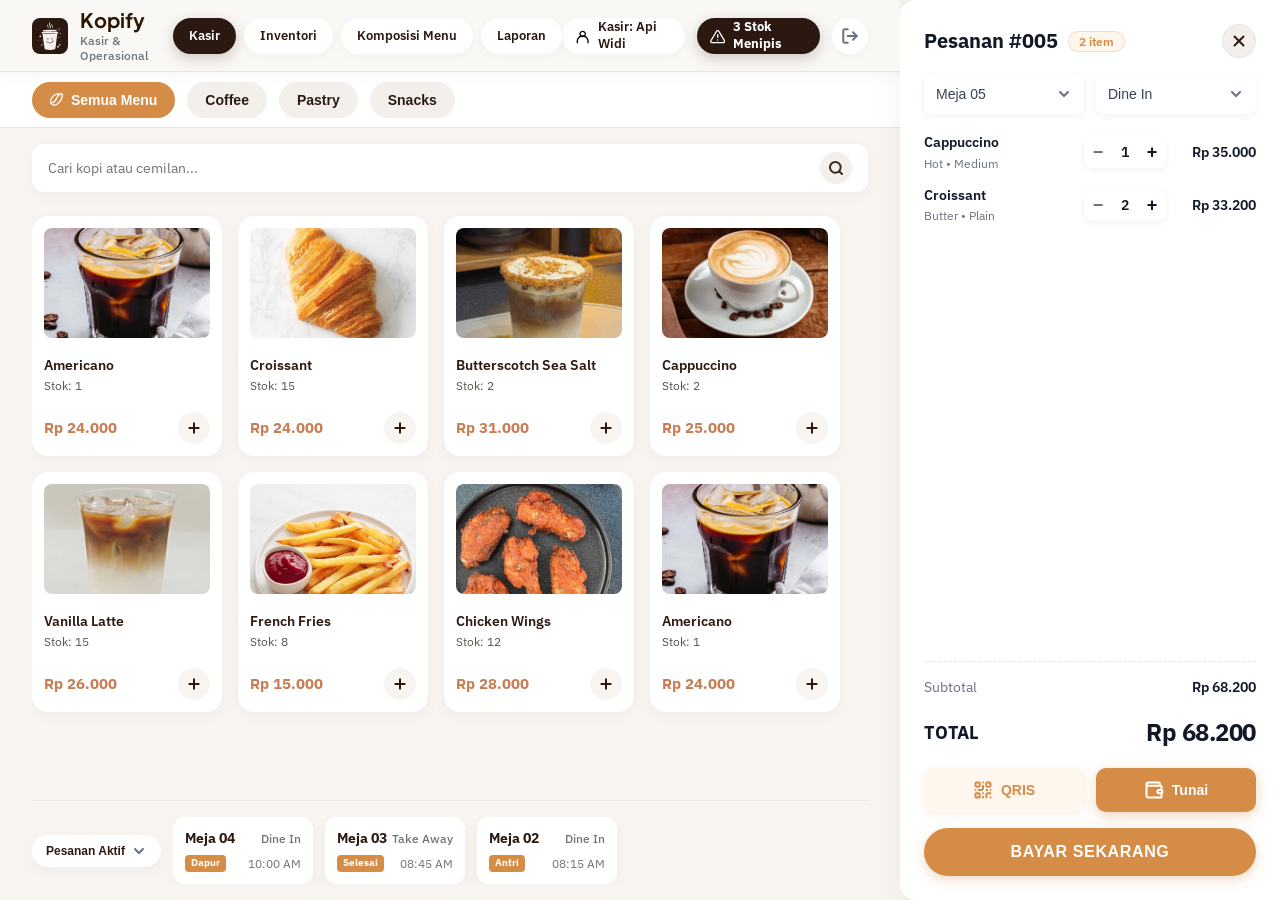
==== commit 1561d737: "feat(ui): sticky topbar, move user info and logout into mobile hamburger drawer, remove topbar cart " ====
--- a/index.html
+++ b/index.html
@@ -50,16 +50,6 @@
             <span>3 Stok Menipis</span>
           </div>
 
-          <button type="button" class="info-pill info-pill--cart" id="topbar-cart-btn" aria-label="Buka/Tutup Keranjang" title="Keranjang Pesanan">
-            <svg width="15" height="15" viewBox="0 0 24 24" fill="none" stroke="currentColor" stroke-width="2.2" stroke-linecap="round" stroke-linejoin="round">
-              <circle cx="9" cy="21" r="1"></circle>
-              <circle cx="20" cy="21" r="1"></circle>
-              <path d="M1 1h4l2.68 13.39a2 2 0 0 0 2 1.61h9.72a2 2 0 0 0 2-1.61L23 6H6"></path>
-            </svg>
-            <span class="cart-pill-text">Pesanan</span>
-            <span class="cart-pill-badge" id="topbar-cart-badge">2</span>
-          </button>
-
           <a href="login.html" class="btn-logout" aria-label="Logout" title="Logout" onclick="sessionStorage.removeItem('kopify_logged_in');">
             <img src="./assets/icons/logout-inventory.svg" alt="Logout Icon" width="18" height="18">
           </a>
@@ -76,6 +66,16 @@
             <a href="bom.html" class="mobile-nav-link">Komposisi Menu</a>
             <a href="laporan.html" class="mobile-nav-link">Laporan</a>
           </nav>
+          <div class="mobile-nav-user-section">
+            <div class="mobile-user-info">
+              <img src="./assets/icons/user.svg" alt="User Kasir Icon" width="18" height="18">
+              <span>Kasir: Api Widi</span>
+            </div>
+            <a href="login.html" class="mobile-btn-logout" aria-label="Logout" onclick="sessionStorage.removeItem('kopify_logged_in');">
+              <img src="./assets/icons/logout-inventory.svg" alt="" width="18" height="18">
+              <span>Logout</span>
+            </a>
+          </div>
         </div>
       </header>
 
--- a/assets/css/dashboard.css
+++ b/assets/css/dashboard.css
@@ -9,6 +9,7 @@
   --font-family-base: 'IBM Plex Sans', 'Plus Jakarta Sans', -apple-system, BlinkMacSystemFont, "Segoe UI", Roboto, sans-serif;
 
   --color-bg-app: #F8F5F1;
+  --bg-page: #FAF8F5;
   --color-surface-white: #FFFFFF;
 
   --color-brand-primary: #D48C46;
@@ -90,8 +91,11 @@
 }
 
 .pos-topbar {
+  position: sticky;
+  top: 0;
+  z-index: 100;
   height: 72px;
-  background-color: var(--color-surface-white);
+  background-color: var(--bg-page, #FAF8F5);
   border-bottom: 1px solid #EAE4DD;
   box-shadow: 0px 4px 12px 0px rgba(43, 24, 16, 0.04);
   padding: 0 32px;
@@ -99,7 +103,6 @@
   flex-direction: row;
   justify-content: space-between;
   align-items: center;
-  z-index: 10;
   flex-shrink: 0;
 }
 
@@ -1294,6 +1297,9 @@
   }
 
   .pos-topbar {
+    position: sticky !important;
+    top: 0 !important;
+    z-index: 100 !important;
     display: flex !important;
     flex-direction: row !important;
     flex-wrap: wrap !important;
@@ -1302,6 +1308,12 @@
     height: auto !important;
     padding: 12px 16px !important;
     gap: 12px !important;
+    background-color: var(--bg-page, #FAF8F5) !important;
+  }
+
+  .pos-topbar .info-pill--user,
+  .pos-topbar .btn-logout {
+    display: none !important;
   }
 
   .brand-section {
@@ -1390,6 +1402,60 @@
     color: #FFFFFF;
   }
 
+  .mobile-nav-user-section {
+    display: flex;
+    align-items: center;
+    justify-content: space-between;
+    gap: 10px;
+    margin-top: 10px;
+    padding-top: 10px;
+    border-top: 1px solid var(--color-border-subtle);
+  }
+
+  .mobile-user-info {
+    display: inline-flex;
+    align-items: center;
+    gap: 8px;
+    font-size: 13px;
+    font-weight: 600;
+    color: var(--color-brand-dark);
+    background-color: var(--color-pill-inactive);
+    padding: 8px 12px;
+    border-radius: var(--radius-sm);
+  }
+
+  .mobile-user-info img {
+    width: 18px;
+    height: 18px;
+    display: block;
+  }
+
+  .mobile-btn-logout {
+    display: inline-flex;
+    align-items: center;
+    gap: 6px;
+    padding: 8px 12px;
+    border-radius: var(--radius-sm);
+    background-color: #FEF2F2;
+    border: 1px solid #FECACA;
+    color: #DC2626;
+    font-size: 13px;
+    font-weight: 600;
+    text-decoration: none;
+    transition: all 0.2s ease;
+  }
+
+  .mobile-btn-logout:hover {
+    background-color: #FEE2E2;
+    color: #B91C1C;
+  }
+
+  .mobile-btn-logout img {
+    width: 16px;
+    height: 16px;
+    display: block;
+  }
+
   .category-filter-row {
     display: flex !important;
     overflow-x: auto !important;
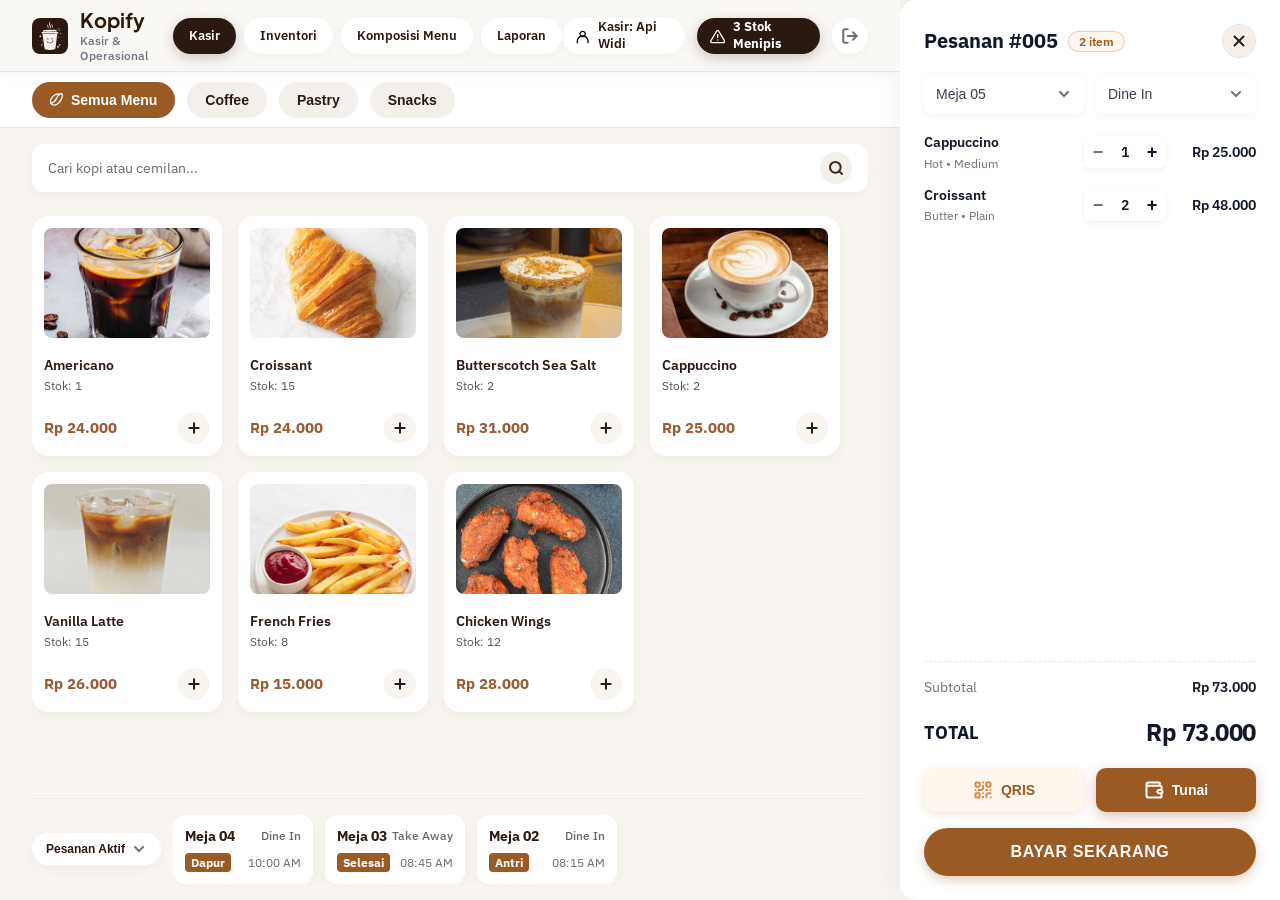
==== commit 012d5688: "feat(dashboard): pilihan metode bayar, modal struk, dan perbaikan aksesibilitas" ====
--- a/index.html
+++ b/index.html
@@ -10,7 +10,7 @@
   <link rel="preconnect" href="https://fonts.gstatic.com" crossorigin>
   <link href="https://fonts.googleapis.com/css2?family=IBM+Plex+Sans:wght@400;500;600;700;800&family=Playfair+Display:ital,wght@0,600;0,700;1,400&family=Plus+Jakarta+Sans:wght@400;500;600;700;800&display=swap" rel="stylesheet">
 
-  <link rel="stylesheet" href="./assets/css/dashboard.css?v=9">
+  <link rel="stylesheet" href="./assets/css/dashboard.css?v=10">
 </head>
 <body>
   <div class="pos-container">
@@ -36,22 +36,22 @@
 
         <div class="topbar-right">
           <div class="info-pill info-pill--datetime">
-            <img src="./assets/icons/calendar.svg" alt="Calendar Icon" width="16" height="16">
+            <img src="./assets/icons/calendar.svg" alt="" width="16" height="16">
             <span id="live-datetime">Memuat waktu...</span>
           </div>
 
           <div class="info-pill info-pill--user">
-            <img src="./assets/icons/user.svg" alt="User Kasir Icon">
+            <img src="./assets/icons/user.svg" alt="">
             <span>Kasir: Api Widi</span>
           </div>
 
           <div class="info-pill info-pill--warning">
-            <img src="./assets/icons/alert-triangle.svg" alt="Alert Triangle Icon">
+            <img src="./assets/icons/alert-triangle.svg" alt="">
             <span>3 Stok Menipis</span>
           </div>
 
           <a href="login.html" class="btn-logout" aria-label="Logout" title="Logout" onclick="sessionStorage.removeItem('kopify_logged_in');">
-            <img src="./assets/icons/logout-inventory.svg" alt="Logout Icon" width="18" height="18">
+            <img src="./assets/icons/logout-inventory.svg" alt="" width="18" height="18">
           </a>
 
           <button type="button" class="btn-hamburger" id="btn-hamburger" aria-label="Toggle menu navigasi" aria-expanded="false" aria-controls="mobile-nav-drawer">
@@ -68,7 +68,7 @@
           </nav>
           <div class="mobile-nav-user-section">
             <div class="mobile-user-info">
-              <img src="./assets/icons/user.svg" alt="User Kasir Icon" width="18" height="18">
+              <img src="./assets/icons/user.svg" alt="" width="18" height="18">
               <span>Kasir: Api Widi</span>
             </div>
             <a href="login.html" class="mobile-btn-logout" aria-label="Logout" onclick="sessionStorage.removeItem('kopify_logged_in');">
@@ -81,7 +81,7 @@
 
       <nav class="category-filter-row" aria-label="Kategori Produk">
         <button type="button" class="category-pill active" data-category="all">
-          <img src="./assets/icons/coffee-bean.svg" alt="Semua Menu Icon">
+          <img src="./assets/icons/coffee-bean.svg" alt="">
           <span>Semua Menu</span>
         </button>
         <button type="button" class="category-pill" data-category="coffee">
@@ -95,7 +95,8 @@
         </button>
       </nav>
 
-      <section class="menu-area">
+      <section class="menu-area" aria-labelledby="menu-heading">
+        <h2 id="menu-heading" class="sr-only">Daftar Menu</h2>
 
         <div class="menu-search-bar">
           <input 
@@ -106,7 +107,7 @@
             aria-label="Cari kopi atau cemilan"
           >
           <div class="search-icon-badge">
-            <img src="./assets/icons/search.svg" alt="Search Icon">
+            <img src="./assets/icons/search.svg" alt="">
           </div>
         </div>
 
@@ -122,7 +123,7 @@
               <div class="product-bottom-row">
                 <span class="product-price">Rp 24.000</span>
                 <button type="button" class="btn-add-product" aria-label="Tambah Americano ke Pesanan" data-id="americano">
-                  <img src="./assets/icons/plus.svg" alt="Plus Icon">
+                  <img src="./assets/icons/plus.svg" alt="">
                 </button>
               </div>
             </article>
@@ -136,7 +137,7 @@
               <div class="product-bottom-row">
                 <span class="product-price">Rp 24.000</span>
                 <button type="button" class="btn-add-product" aria-label="Tambah Croissant ke Pesanan" data-id="croissant">
-                  <img src="./assets/icons/plus.svg" alt="Plus Icon">
+                  <img src="./assets/icons/plus.svg" alt="">
                 </button>
               </div>
             </article>
@@ -150,7 +151,7 @@
               <div class="product-bottom-row">
                 <span class="product-price">Rp 31.000</span>
                 <button type="button" class="btn-add-product" aria-label="Tambah Butterscotch Sea Salt ke Pesanan" data-id="butterscotch">
-                  <img src="./assets/icons/plus.svg" alt="Plus Icon">
+                  <img src="./assets/icons/plus.svg" alt="">
                 </button>
               </div>
             </article>
@@ -164,7 +165,7 @@
               <div class="product-bottom-row">
                 <span class="product-price">Rp 25.000</span>
                 <button type="button" class="btn-add-product" aria-label="Tambah Cappuccino ke Pesanan" data-id="cappuccino">
-                  <img src="./assets/icons/plus.svg" alt="Plus Icon">
+                  <img src="./assets/icons/plus.svg" alt="">
                 </button>
               </div>
             </article>
@@ -178,7 +179,7 @@
               <div class="product-bottom-row">
                 <span class="product-price">Rp 26.000</span>
                 <button type="button" class="btn-add-product" aria-label="Tambah Vanilla Latte ke Pesanan" data-id="vanilla-latte">
-                  <img src="./assets/icons/plus.svg" alt="Plus Icon">
+                  <img src="./assets/icons/plus.svg" alt="">
                 </button>
               </div>
             </article>
@@ -192,7 +193,7 @@
               <div class="product-bottom-row">
                 <span class="product-price">Rp 15.000</span>
                 <button type="button" class="btn-add-product" aria-label="Tambah French Fries ke Pesanan" data-id="french-fries">
-                  <img src="./assets/icons/plus.svg" alt="Plus Icon">
+                  <img src="./assets/icons/plus.svg" alt="">
                 </button>
               </div>
             </article>
@@ -206,21 +207,7 @@
               <div class="product-bottom-row">
                 <span class="product-price">Rp 28.000</span>
                 <button type="button" class="btn-add-product" aria-label="Tambah Chicken Wings ke Pesanan" data-id="chicken-wings">
-                  <img src="./assets/icons/plus.svg" alt="Plus Icon">
-                </button>
-              </div>
-            </article>
-
-            <article class="product-card" data-category="coffee" data-name="Americano" data-price="24000">
-              <img src="./assets/images/products/americano.png" alt="Americano" class="product-image">
-              <div class="product-info-stack">
-                <h3 class="product-title">Americano</h3>
-                <span class="product-stock">Stok: 1</span>
-              </div>
-              <div class="product-bottom-row">
-                <span class="product-price">Rp 24.000</span>
-                <button type="button" class="btn-add-product" aria-label="Tambah Americano ke Pesanan" data-id="americano-2">
-                  <img src="./assets/icons/plus.svg" alt="Plus Icon">
+                  <img src="./assets/icons/plus.svg" alt="">
                 </button>
               </div>
             </article>
@@ -231,7 +218,7 @@
         <footer class="active-order-tracking">
           <button type="button" class="active-order-toggle" aria-label="Filter Pesanan Aktif">
             <span>Pesanan Aktif</span>
-            <img src="./assets/icons/chevron-down.svg" alt="Chevron Down Icon">
+            <img src="./assets/icons/chevron-down.svg" alt="">
           </button>
 
           <div class="order-status-viewport">
@@ -297,13 +284,13 @@
             <div class="custom-select-wrapper">
               <button type="button" class="custom-select-box" aria-label="Pilih Meja">
                 <span>Meja 05</span>
-                <img src="./assets/icons/chevron-down.svg" alt="Chevron Down Icon">
+                <img src="./assets/icons/chevron-down.svg" alt="">
               </button>
             </div>
             <div class="custom-select-wrapper">
               <button type="button" class="custom-select-box" aria-label="Pilih Tipe Pesanan">
                 <span>Dine In</span>
-                <img src="./assets/icons/chevron-down.svg" alt="Chevron Down Icon">
+                <img src="./assets/icons/chevron-down.svg" alt="">
               </button>
             </div>
           </div>
@@ -311,30 +298,30 @@
 
         <div class="order-items-list" id="order-items-container">
 
-          <div class="order-item-row" data-id="cappuccino-item" data-price="35000">
+          <div class="order-item-row" data-id="cappuccino-item" data-price="25000">
             <div class="order-item-info">
-              <h4 class="order-item-title">Cappuccino</h4>
+              <h3 class="order-item-title">Cappuccino</h3>
               <span class="order-item-subtitle">Hot • Medium</span>
             </div>
             <div class="quantity-stepper">
-              <button type="button" class="stepper-btn stepper-btn--minus" aria-label="Kurangi kuantitas">−</button>
+              <button type="button" class="stepper-btn stepper-btn--minus" aria-label="Kurangi Cappuccino">−</button>
               <span class="stepper-value">1</span>
-              <button type="button" class="stepper-btn stepper-btn--plus" aria-label="Tambah kuantitas">+</button>
-            </div>
-            <strong class="order-item-price">Rp 35.000</strong>
-          </div>
-
-          <div class="order-item-row" data-id="croissant-item" data-price="16600">
+              <button type="button" class="stepper-btn stepper-btn--plus" aria-label="Tambah Cappuccino">+</button>
+            </div>
+            <strong class="order-item-price">Rp 25.000</strong>
+          </div>
+
+          <div class="order-item-row" data-id="croissant-item" data-price="24000">
             <div class="order-item-info">
-              <h4 class="order-item-title">Croissant</h4>
+              <h3 class="order-item-title">Croissant</h3>
               <span class="order-item-subtitle">Butter • Plain</span>
             </div>
             <div class="quantity-stepper">
-              <button type="button" class="stepper-btn stepper-btn--minus" aria-label="Kurangi kuantitas">−</button>
+              <button type="button" class="stepper-btn stepper-btn--minus" aria-label="Kurangi Croissant">−</button>
               <span class="stepper-value">2</span>
-              <button type="button" class="stepper-btn stepper-btn--plus" aria-label="Tambah kuantitas">+</button>
-            </div>
-            <strong class="order-item-price">Rp 33.200</strong>
+              <button type="button" class="stepper-btn stepper-btn--plus" aria-label="Tambah Croissant">+</button>
+            </div>
+            <strong class="order-item-price">Rp 48.000</strong>
           </div>
 
         </div>
@@ -348,22 +335,22 @@
         <div class="order-summary-breakdown">
           <div class="summary-row">
             <span class="summary-label">Subtotal</span>
-            <strong class="summary-value" id="order-subtotal">Rp 68.200</strong>
+            <strong class="summary-value" id="order-subtotal">Rp 73.000</strong>
           </div>
           <div class="summary-row summary-row--total">
             <span class="total-label">TOTAL</span>
-            <strong class="total-value" id="order-total">Rp 68.200</strong>
+            <strong class="total-value" id="order-total">Rp 73.000</strong>
           </div>
         </div>
 
         <div class="order-summary-footer">
           <div class="payment-methods-row" role="radiogroup" aria-label="Metode Pembayaran">
             <button type="button" class="payment-btn payment-btn--qris" id="btn-pay-qris" role="radio" aria-checked="false">
-              <img src="./assets/icons/qr-code.svg" alt="QRIS Icon">
+              <img src="./assets/icons/qr-code.svg" alt="">
               <span>QRIS</span>
             </button>
             <button type="button" class="payment-btn payment-btn--cash active" id="btn-pay-cash" role="radio" aria-checked="true">
-              <img src="./assets/icons/wallet.svg" alt="Tunai Icon">
+              <img src="./assets/icons/wallet.svg" alt="">
               <span>Tunai</span>
             </button>
           </div>
@@ -393,7 +380,7 @@
         </div>
       </div>
       <div class="floating-order-right">
-        <strong class="floating-order-total" id="floating-order-total">Rp 68.200</strong>
+        <strong class="floating-order-total" id="floating-order-total">Rp 73.000</strong>
         <span class="floating-order-cta">
           Buka Pesanan
           <svg width="16" height="16" viewBox="0 0 24 24" fill="none" stroke="currentColor" stroke-width="2.5" stroke-linecap="round" stroke-linejoin="round">
@@ -425,7 +412,7 @@
           </div>
           <div class="receipt-meta-row">
             <span class="meta-label">ORDER TYPE</span>
-            <span class="meta-value">Dine In – Meja 04</span>
+            <span class="meta-value">Dine In – Meja 05</span>
           </div>
         </section>
 
@@ -440,7 +427,7 @@
           <div class="receipt-item">
             <div class="receipt-item-main">
               <span class="receipt-item-name">1x Cappuccino</span>
-              <strong class="receipt-item-price">Rp 35.000</strong>
+              <strong class="receipt-item-price">Rp 25.000</strong>
             </div>
             <span class="receipt-item-detail">Hot / Medium • Extra Foam, No Sugar</span>
           </div>
@@ -448,7 +435,7 @@
           <div class="receipt-item">
             <div class="receipt-item-main">
               <span class="receipt-item-name">2x Croissant</span>
-              <strong class="receipt-item-price">Rp 33.200</strong>
+              <strong class="receipt-item-price">Rp 48.000</strong>
             </div>
             <span class="receipt-item-detail">Butter / Original • Freshly Baked</span>
           </div>
@@ -459,18 +446,12 @@
         <section class="receipt-summary">
           <div class="receipt-summary-row">
             <span>Subtotal</span>
-            <span class="receipt-summary-num">Rp 68.200</span>
+            <span class="receipt-summary-num">Rp 73.000</span>
           </div>
           <div class="receipt-summary-row">
             <span>Pembayaran</span>
             <div class="receipt-qris-badge">
-              <svg viewBox="0 0 24 24" width="12" height="12" fill="none" stroke="currentColor" stroke-width="2">
-                <rect x="3" y="3" width="7" height="7"></rect>
-                <rect x="14" y="3" width="7" height="7"></rect>
-                <rect x="14" y="14" width="7" height="7"></rect>
-                <rect x="3" y="14" width="7" height="7"></rect>
-              </svg>
-              <span>QRIS</span>
+              <span id="receipt-payment-method">Tunai</span>
             </div>
           </div>
         </section>
@@ -478,7 +459,7 @@
         <section class="receipt-total-section">
           <div class="receipt-total-row">
             <strong class="receipt-total-label">TOTAL</strong>
-            <strong class="receipt-total-val">Rp 68.200</strong>
+            <strong class="receipt-total-val">Rp 73.000</strong>
           </div>
         </section>
 
@@ -536,7 +517,7 @@
 
       <div class="receipt-actions">
         <button type="button" class="btn-receipt-print" id="print-receipt-btn">
-          <span>🖨️ Cetak Struk</span>
+          <span>Cetak Struk</span>
         </button>
         <button type="button" class="btn-receipt-close" id="close-receipt-btn">
           <span>Selesai &amp; Lanjut</span>
@@ -545,6 +526,6 @@
     </div>
   </div>
 
-  <script src="./assets/js/dashboard.js?v=4"></script>
+  <script src="./assets/js/dashboard.js?v=5"></script>
 </body>
 </html>
--- a/assets/css/dashboard.css
+++ b/assets/css/dashboard.css
@@ -12,20 +12,20 @@
   --bg-page: #FAF8F5;
   --color-surface-white: #FFFFFF;
 
-  --color-brand-primary: #D48C46;
-  --color-brand-accent: #C87D53;
+  --color-brand-primary: #9A5A24;
+  --color-brand-accent: #9C5B33;
   --color-brand-dark: #2C1A11;
   --color-brand-subtle: #FFF7ED;
   --color-brand-dark-brown: #3E2723;
 
   --color-text-main: #111827;
   --color-text-body: #2C1A11;
-  --color-text-muted: #78716C;
+  --color-text-muted: #6E6863;
   --color-text-subtle: #6B7280;
   --color-text-secondary: #57534E;
 
   --color-warning-bg: #FEF08A;
-  --color-warning-text: #B45309;
+  --color-warning-text: #92400E;
 
   --color-pill-inactive: #F3EFEA;
   --color-card-btn-bg: #F8F5F0;
@@ -48,6 +48,11 @@
   --radius-xl: 16px;
   --radius-pill: 100px;
   --radius-cta: 28px;
+}
+
+:focus-visible {
+  outline: 2px solid var(--color-brand-dark);
+  outline-offset: 2px;
 }
 
 body {
@@ -375,12 +380,13 @@
 }
 
 .menu-search-bar:focus-within {
-  box-shadow: 0 0 0 3px rgba(43, 24, 16, 0.08), 0 4px 16px -2px rgba(43, 24, 16, 0.06);
+  box-shadow: 0 0 0 2px var(--color-brand-dark), 0 4px 16px -2px rgba(43, 24, 16, 0.06);
 }
 
 .search-input {
   flex: 1;
   border: none !important;
+  /* ring fokus digambar di .menu-search-bar:focus-within, bukan di input */
   outline: none !important;
   font-family: inherit;
   font-size: 14px;
@@ -389,9 +395,6 @@
   background: transparent;
 }
 
-.search-input:focus {
-  outline: none !important;
-}
 
 .search-input::placeholder {
   color: var(--color-text-muted);
@@ -637,7 +640,7 @@
   border-radius: var(--radius-xs);
   background-color: var(--color-brand-primary);
   color: var(--color-surface-white);
-  font-size: 10px;
+  font-size: 12px;
   font-weight: 700;
   line-height: 1.26;
   text-transform: capitalize;
@@ -701,7 +704,7 @@
   border-radius: var(--radius-pill);
   background-color: var(--color-brand-subtle);
   color: var(--color-brand-primary);
-  border: 1px solid rgba(212, 140, 70, 0.25);
+  border: 1px solid rgba(154, 90, 36, 0.25);
 }
 
 .btn-close-order {
@@ -764,7 +767,6 @@
   color: #374151;
   cursor: pointer;
   appearance: none;
-  outline: none !important;
 }
 
 .custom-select-box img {
@@ -964,21 +966,21 @@
 .payment-btn--qris {
   background-color: var(--color-brand-subtle);
   border: none !important;
-  box-shadow: 0 2px 8px rgba(212, 140, 70, 0.15);
+  box-shadow: 0 2px 8px rgba(154, 90, 36, 0.15);
   color: var(--color-brand-primary);
 }
 
 .payment-btn--qris.active {
   background-color: var(--color-brand-subtle);
   border: none !important;
-  box-shadow: 0 2px 10px rgba(212, 140, 70, 0.25);
+  box-shadow: 0 2px 10px rgba(154, 90, 36, 0.25);
   color: var(--color-brand-primary);
 }
 
 .payment-btn--cash {
   background-color: var(--color-brand-primary);
   border: none !important;
-  box-shadow: 0 4px 12px rgba(212, 140, 70, 0.3);
+  box-shadow: 0 4px 12px rgba(154, 90, 36, 0.3);
   color: var(--color-surface-white);
 }
 
@@ -986,7 +988,7 @@
   background-color: var(--color-brand-primary);
   color: var(--color-surface-white);
   border: none !important;
-  box-shadow: 0px 4px 14px rgba(212, 140, 70, 0.35);
+  box-shadow: 0px 4px 14px rgba(154, 90, 36, 0.35);
 }
 
 .btn-checkout-primary {
@@ -1004,13 +1006,13 @@
   display: flex;
   justify-content: center;
   align-items: center;
-  box-shadow: 0px 4px 12px rgba(212, 140, 70, 0.3);
+  box-shadow: 0px 4px 12px rgba(154, 90, 36, 0.3);
   transition: background-color 0.15s ease, transform 0.1s ease, box-shadow 0.15s ease;
 }
 
 .btn-checkout-primary:hover {
-  background-color: #C37B35;
-  box-shadow: 0px 6px 16px rgba(212, 140, 70, 0.4);
+  background-color: #8A4F1F;
+  box-shadow: 0px 6px 16px rgba(154, 90, 36, 0.4);
 }
 
 .btn-checkout-primary:active {
@@ -1022,7 +1024,7 @@
   align-items: center;
   gap: 8px;
   background-color: var(--color-brand-subtle);
-  border: 1px solid rgba(212, 140, 70, 0.28);
+  border: 1px solid rgba(154, 90, 36, 0.28);
   color: var(--color-brand-dark-brown);
   cursor: pointer;
   padding: 6px 14px;
@@ -1038,7 +1040,7 @@
   background-color: #FEEED9;
   border-color: var(--color-brand-primary);
   transform: translateY(-1px);
-  box-shadow: 0 2px 8px rgba(212, 140, 70, 0.18);
+  box-shadow: 0 2px 8px rgba(154, 90, 36, 0.18);
 }
 
 .cart-pill-badge {
@@ -1163,7 +1165,7 @@
 }
 
 .floating-order-trigger:hover .floating-order-cta {
-  background-color: #E09852;
+  background-color: #8A4F1F;
 }
 
 @keyframes triggerBounceIn {
@@ -1230,7 +1232,7 @@
     width: 100% !important;
     height: auto !important;
     overflow: visible !important;
-    padding: 16px 24px 0 !important;
+    padding: 16px 24px 96px !important;
   }
 
   .menu-grid-wrapper {
@@ -1288,6 +1290,18 @@
 
   .floating-order-sub {
     display: none !important;
+  }
+
+  /* target sentuh minimal 44px untuk kasir di tablet/HP */
+  .stepper-btn,
+  .btn-add-product,
+  .btn-hamburger {
+    min-width: 44px;
+    min-height: 44px;
+  }
+
+  .category-pill {
+    min-height: 44px;
   }
 }
 
@@ -1480,7 +1494,7 @@
   }
 
   .menu-area {
-    padding: 16px 16px 0 !important;
+    padding: 16px 16px 96px !important;
   }
 
   .menu-grid {
@@ -1537,7 +1551,7 @@
   }
 
   .menu-area {
-    padding: 12px 12px 0 !important;
+    padding: 12px 12px 88px !important;
   }
 
   .menu-grid {
@@ -1688,7 +1702,7 @@
 }
 
 .meta-label {
-  color: #7A6E65;
+  color: #6E655D;
   text-transform: uppercase;
   font-weight: 500;
   letter-spacing: 0.04em;
@@ -1711,7 +1725,7 @@
   justify-content: space-between;
   font-size: 10px;
   font-weight: 700;
-  color: #7A6E65;
+  color: #6E655D;
   letter-spacing: 0.05em;
   text-transform: uppercase;
   padding-bottom: 2px;
@@ -1741,7 +1755,7 @@
 
 .receipt-item-detail {
   font-size: 10px;
-  color: #7A6E65;
+  color: #6E655D;
   line-height: 1.3;
 }
 
@@ -1757,7 +1771,7 @@
   display: flex;
   justify-content: space-between;
   align-items: center;
-  color: #7A6E65;
+  color: #6E655D;
 }
 
 .receipt-summary-num {
@@ -1820,7 +1834,7 @@
   align-items: center;
   justify-content: center;
   gap: 10px;
-  color: #7A6E65;
+  color: #6E655D;
   font-size: 10px;
 }
 
@@ -1846,7 +1860,7 @@
 .receipt-coupon-title {
   font-size: 10px;
   font-weight: 700;
-  color: #7A6E65;
+  color: #6E655D;
   letter-spacing: 0.05em;
   text-transform: uppercase;
 }
@@ -1884,7 +1898,7 @@
 
 .receipt-coupon-desc {
   font-size: 9px;
-  color: #7A6E65;
+  color: #6E655D;
   text-align: center;
   line-height: 1.3;
 }
@@ -1909,7 +1923,7 @@
   font-family: 'Playfair Display', Georgia, serif;
   font-size: 13px;
   font-style: italic;
-  color: #7A6E65;
+  color: #6E655D;
 }
 
 .receipt-actions {
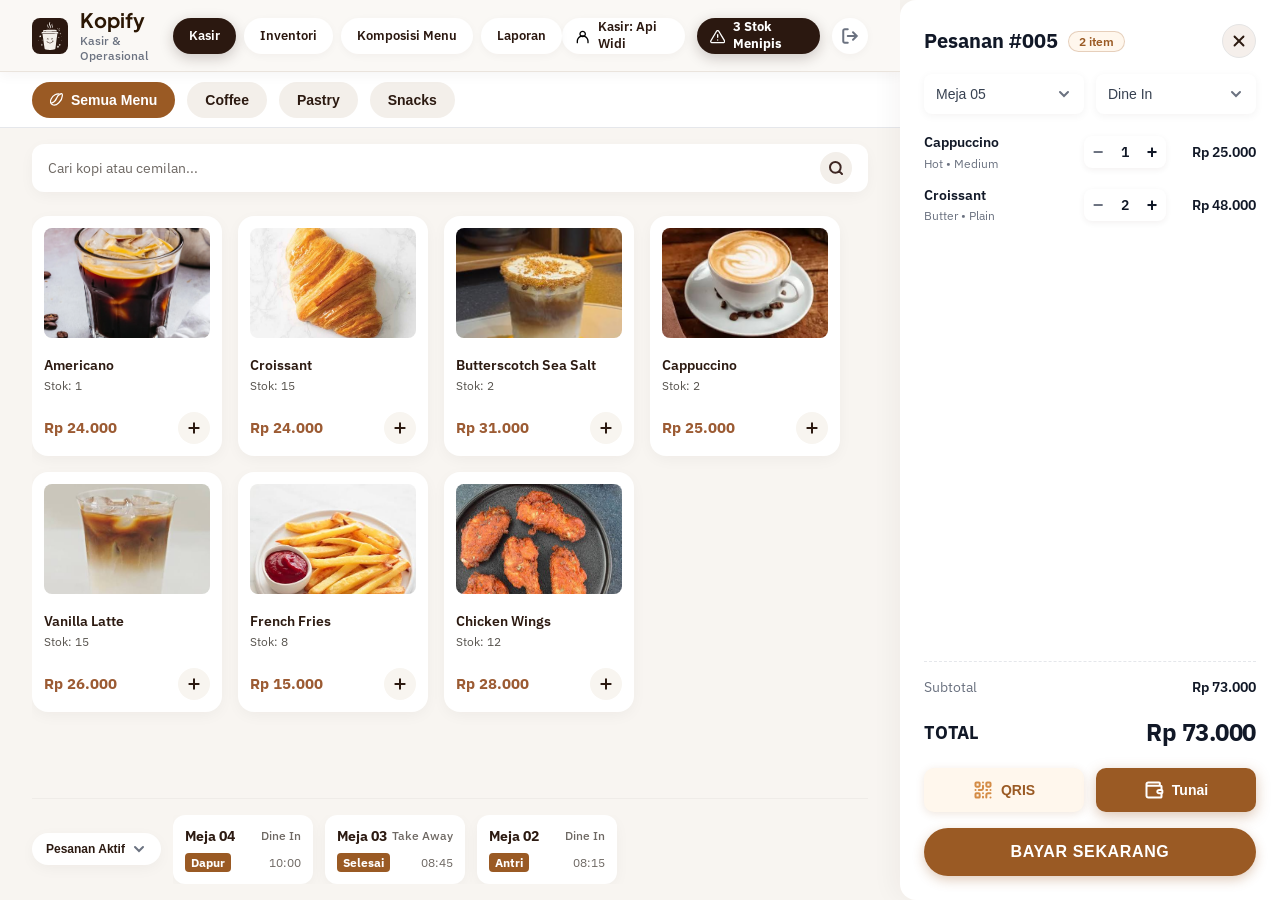
==== commit 9c86ad46: "fix(kasir): struk berbahasa Indonesia, data struk konsisten dengan keranjang, tombol struk terbaca" ====
--- a/index.html
+++ b/index.html
@@ -10,7 +10,7 @@
   <link rel="preconnect" href="https://fonts.gstatic.com" crossorigin>
   <link href="https://fonts.googleapis.com/css2?family=IBM+Plex+Sans:wght@400;500;600;700;800&family=Playfair+Display:ital,wght@0,600;0,700;1,400&family=Plus+Jakarta+Sans:wght@400;500;600;700;800&display=swap" rel="stylesheet">
 
-  <link rel="stylesheet" href="./assets/css/dashboard.css?v=10">
+  <link rel="stylesheet" href="./assets/css/dashboard.css?v=11">
 </head>
 <body>
   <div class="pos-container">
@@ -230,7 +230,7 @@
               </div>
               <div class="order-status-card-bottom">
                 <span class="order-status-badge">Dapur</span>
-                <span class="order-status-time">10:00 AM</span>
+                <span class="order-status-time">10:00</span>
               </div>
             </div>
 
@@ -241,7 +241,7 @@
               </div>
               <div class="order-status-card-bottom">
                 <span class="order-status-badge">Selesai</span>
-                <span class="order-status-time">08:45 AM</span>
+                <span class="order-status-time">08:45</span>
               </div>
             </div>
 
@@ -252,7 +252,7 @@
               </div>
               <div class="order-status-card-bottom">
                 <span class="order-status-badge">Antri</span>
-                <span class="order-status-time">08:15 AM</span>
+                <span class="order-status-time">08:15</span>
               </div>
             </div>
 
@@ -403,15 +403,15 @@
 
         <section class="receipt-meta">
           <div class="receipt-meta-row">
-            <span class="meta-label">TRANSACTION</span>
+            <span class="meta-label">TRANSAKSI</span>
             <strong class="meta-value">#005</strong>
           </div>
           <div class="receipt-meta-row">
-            <span class="meta-label">DATE</span>
+            <span class="meta-label">TANGGAL</span>
             <span class="meta-value" id="receipt-date">Sabtu, 17 Okt 2026</span>
           </div>
           <div class="receipt-meta-row">
-            <span class="meta-label">ORDER TYPE</span>
+            <span class="meta-label">TIPE PESANAN</span>
             <span class="meta-value">Dine In – Meja 05</span>
           </div>
         </section>
@@ -429,7 +429,7 @@
               <span class="receipt-item-name">1x Cappuccino</span>
               <strong class="receipt-item-price">Rp 25.000</strong>
             </div>
-            <span class="receipt-item-detail">Hot / Medium • Extra Foam, No Sugar</span>
+            <span class="receipt-item-detail">Hot • Medium</span>
           </div>
 
           <div class="receipt-item">
@@ -437,7 +437,7 @@
               <span class="receipt-item-name">2x Croissant</span>
               <strong class="receipt-item-price">Rp 48.000</strong>
             </div>
-            <span class="receipt-item-detail">Butter / Original • Freshly Baked</span>
+            <span class="receipt-item-detail">Butter • Plain</span>
           </div>
         </section>
 
@@ -483,7 +483,7 @@
             <div class="receipt-divider-inner"></div>
 
             <div class="receipt-coupon-block">
-              <span class="receipt-coupon-title">NEXT VISIT COUPON</span>
+              <span class="receipt-coupon-title">KUPON BERIKUTNYA</span>
               <div class="receipt-coupon-badge">
                 <svg viewBox="0 0 24 24" width="13" height="13" fill="none" stroke="currentColor" stroke-width="2">
                   <path d="M20.59 13.41l-7.17 7.17a2 2 0 0 1-2.83 0L2 12V2h10l8.59 8.59a2 2 0 0 1 0 2.82z"></path>
@@ -491,10 +491,10 @@
                 </svg>
                 <div class="receipt-coupon-code">
                   <strong class="coupon-code-text">KOPIFY10</strong>
-                  <span class="coupon-discount">10% OFF</span>
+                  <span class="coupon-discount">DISKON 10%</span>
                 </div>
               </div>
-              <p class="receipt-coupon-desc">Valid for next visit. Cannot be combined with other promos.</p>
+              <p class="receipt-coupon-desc">Berlaku untuk kunjungan berikutnya. Tidak dapat digabung dengan promo lain.</p>
             </div>
 
             <div class="receipt-divider-inner"></div>
@@ -511,7 +511,7 @@
         </section>
 
         <footer class="receipt-footer">
-          <p class="receipt-thank-you">Thank you for choosing Kopify!</p>
+          <p class="receipt-thank-you">Terima kasih telah memilih Kopify!</p>
         </footer>
       </article>
 
@@ -526,6 +526,6 @@
     </div>
   </div>
 
-  <script src="./assets/js/dashboard.js?v=5"></script>
+  <script src="./assets/js/dashboard.js?v=6"></script>
 </body>
 </html>
--- a/assets/css/dashboard.css
+++ b/assets/css/dashboard.css
@@ -1959,7 +1959,8 @@
 .btn-receipt-close {
   flex: 1;
   height: 44px;
-  background-color: transparent;
+  /* latar solid: tombol berada di atas backdrop gelap modal, transparent membuat teks tak terbaca */
+  background-color: #FFFFFF;
   color: #2B1810;
   border: 1.5px solid #2B1810;
   border-radius: var(--radius-sm);
